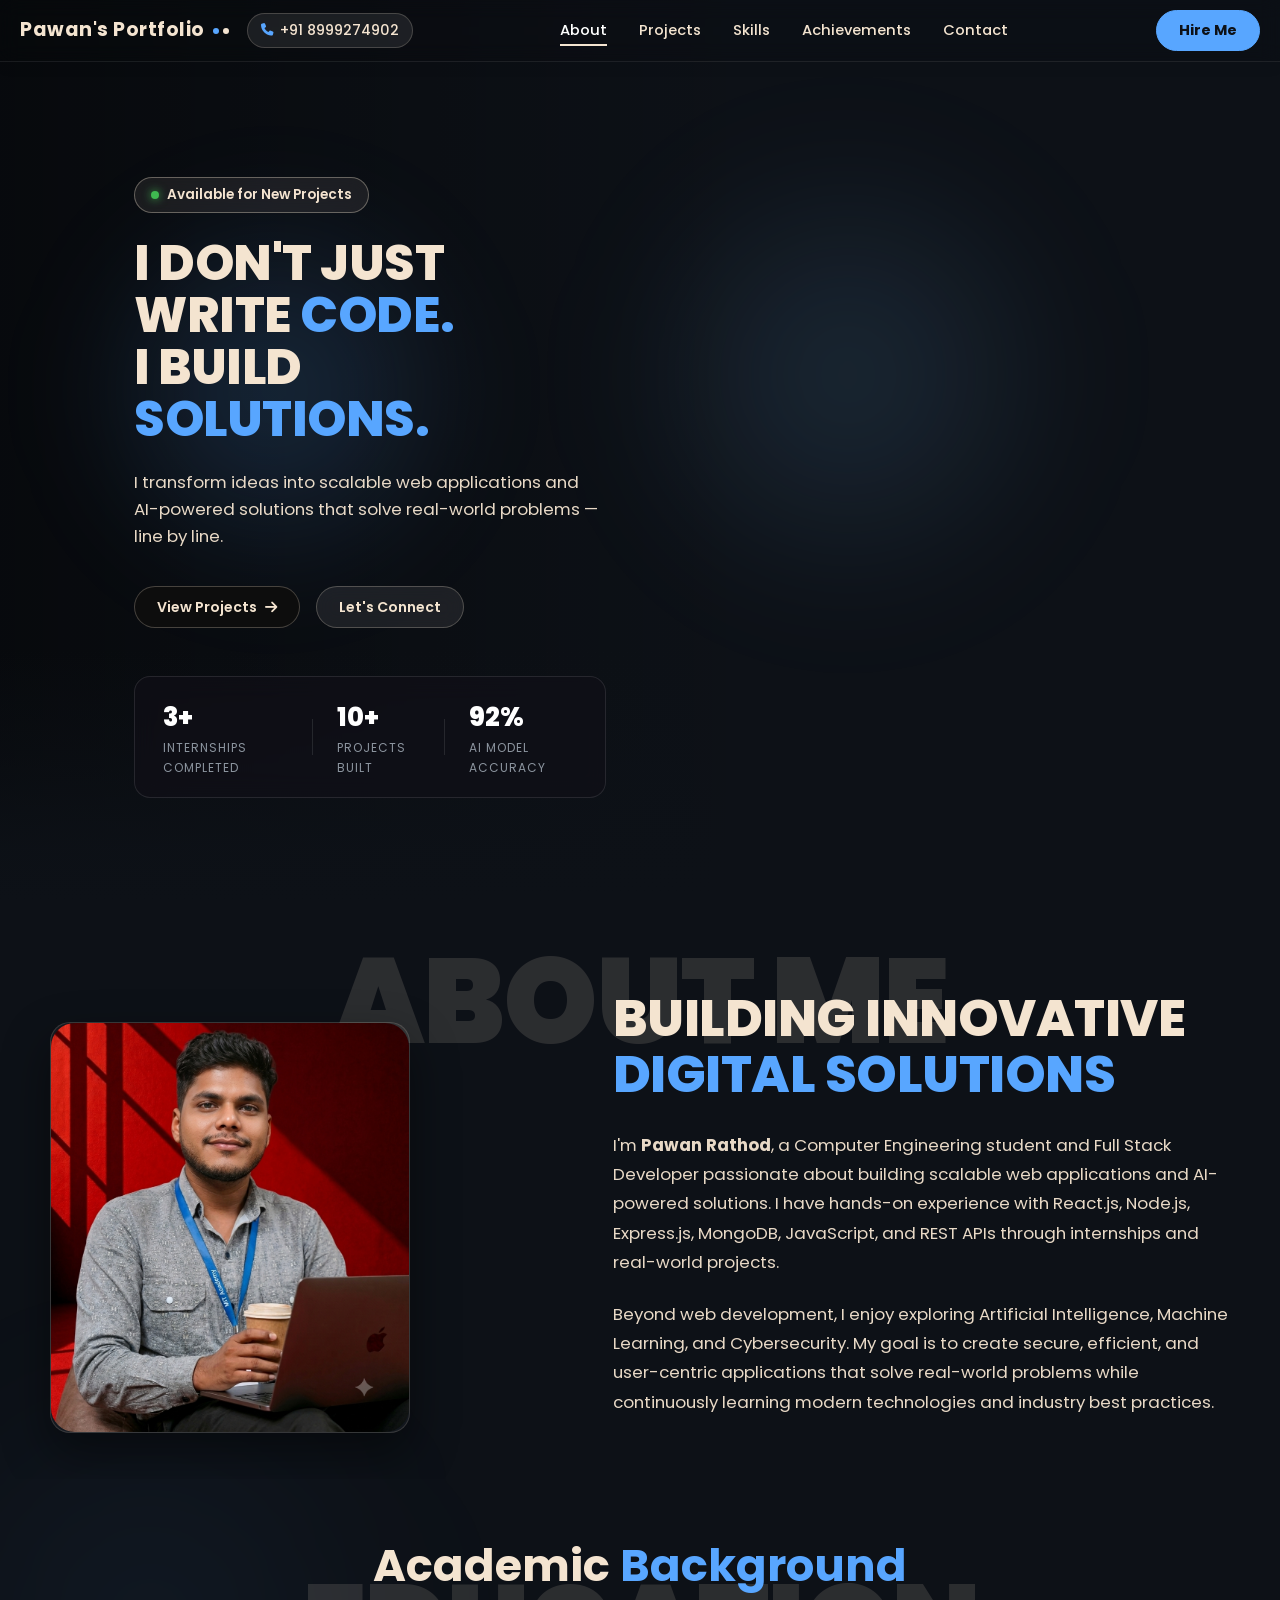
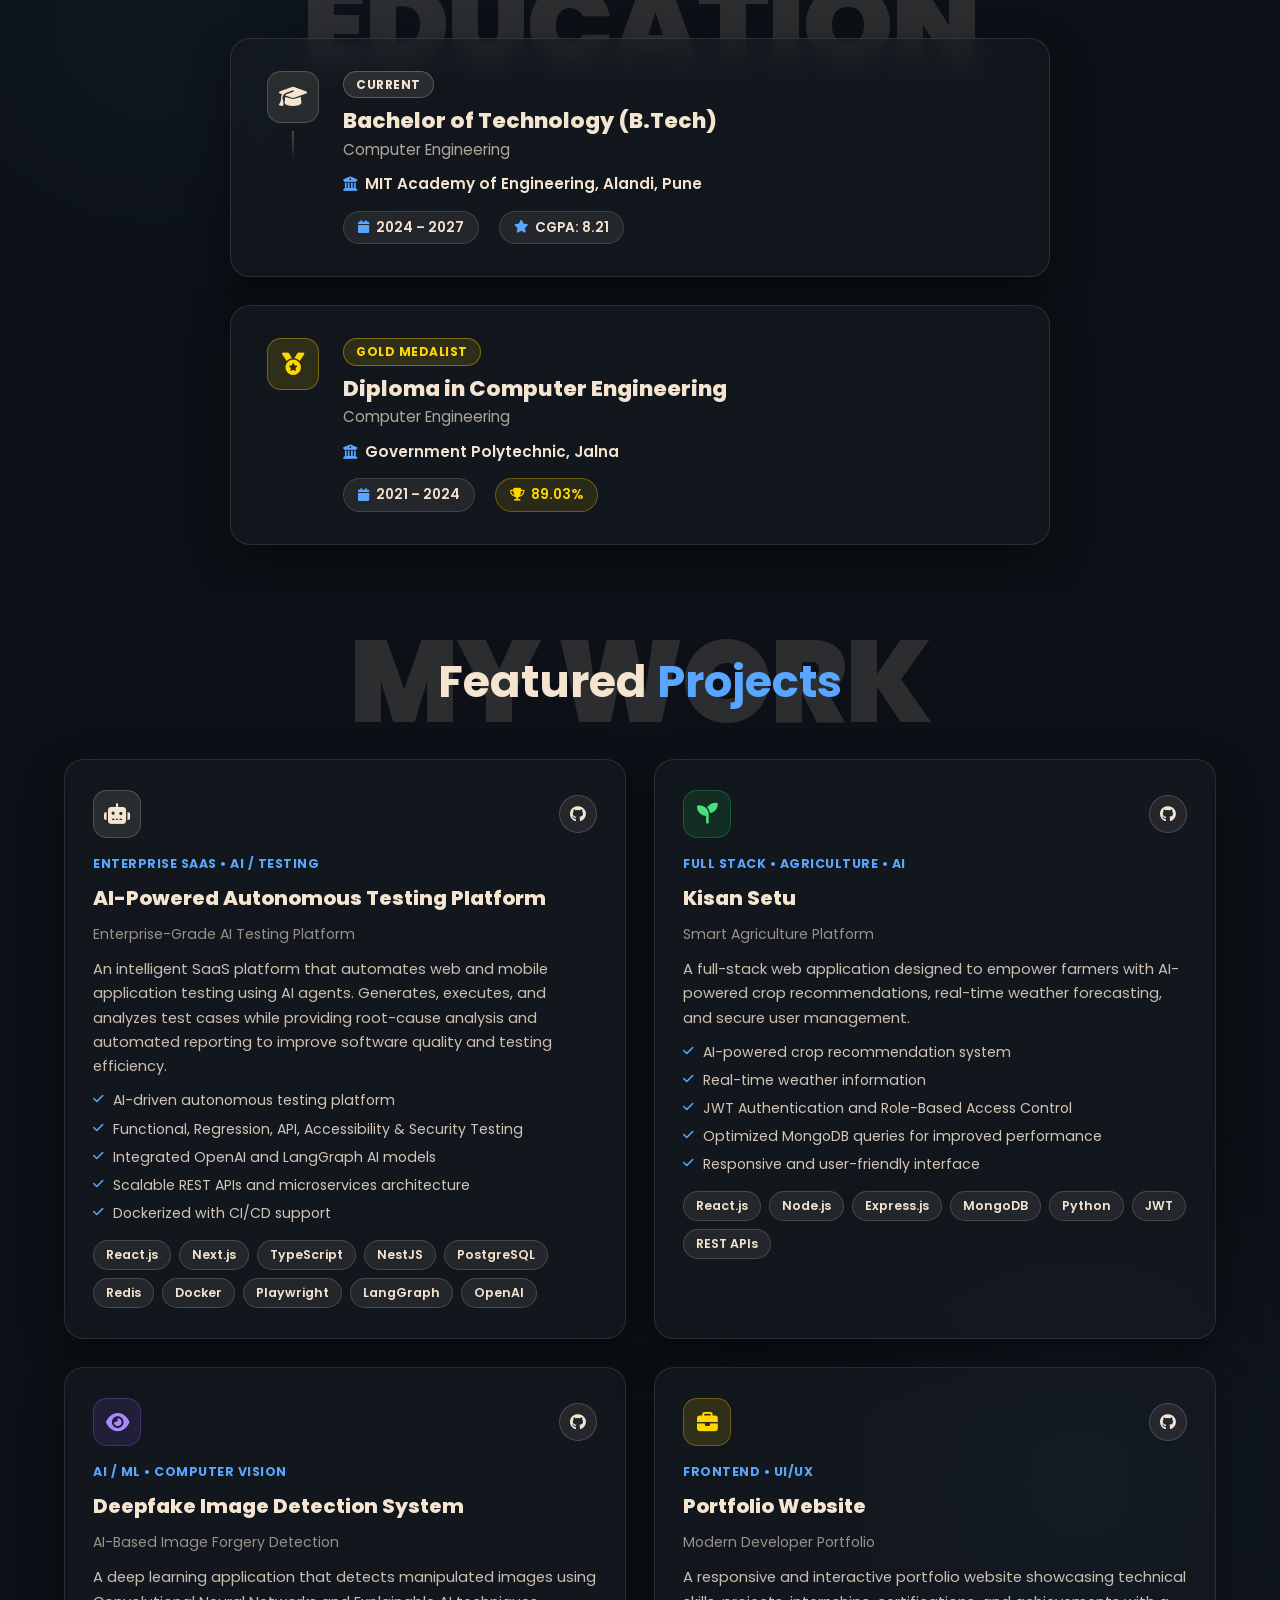
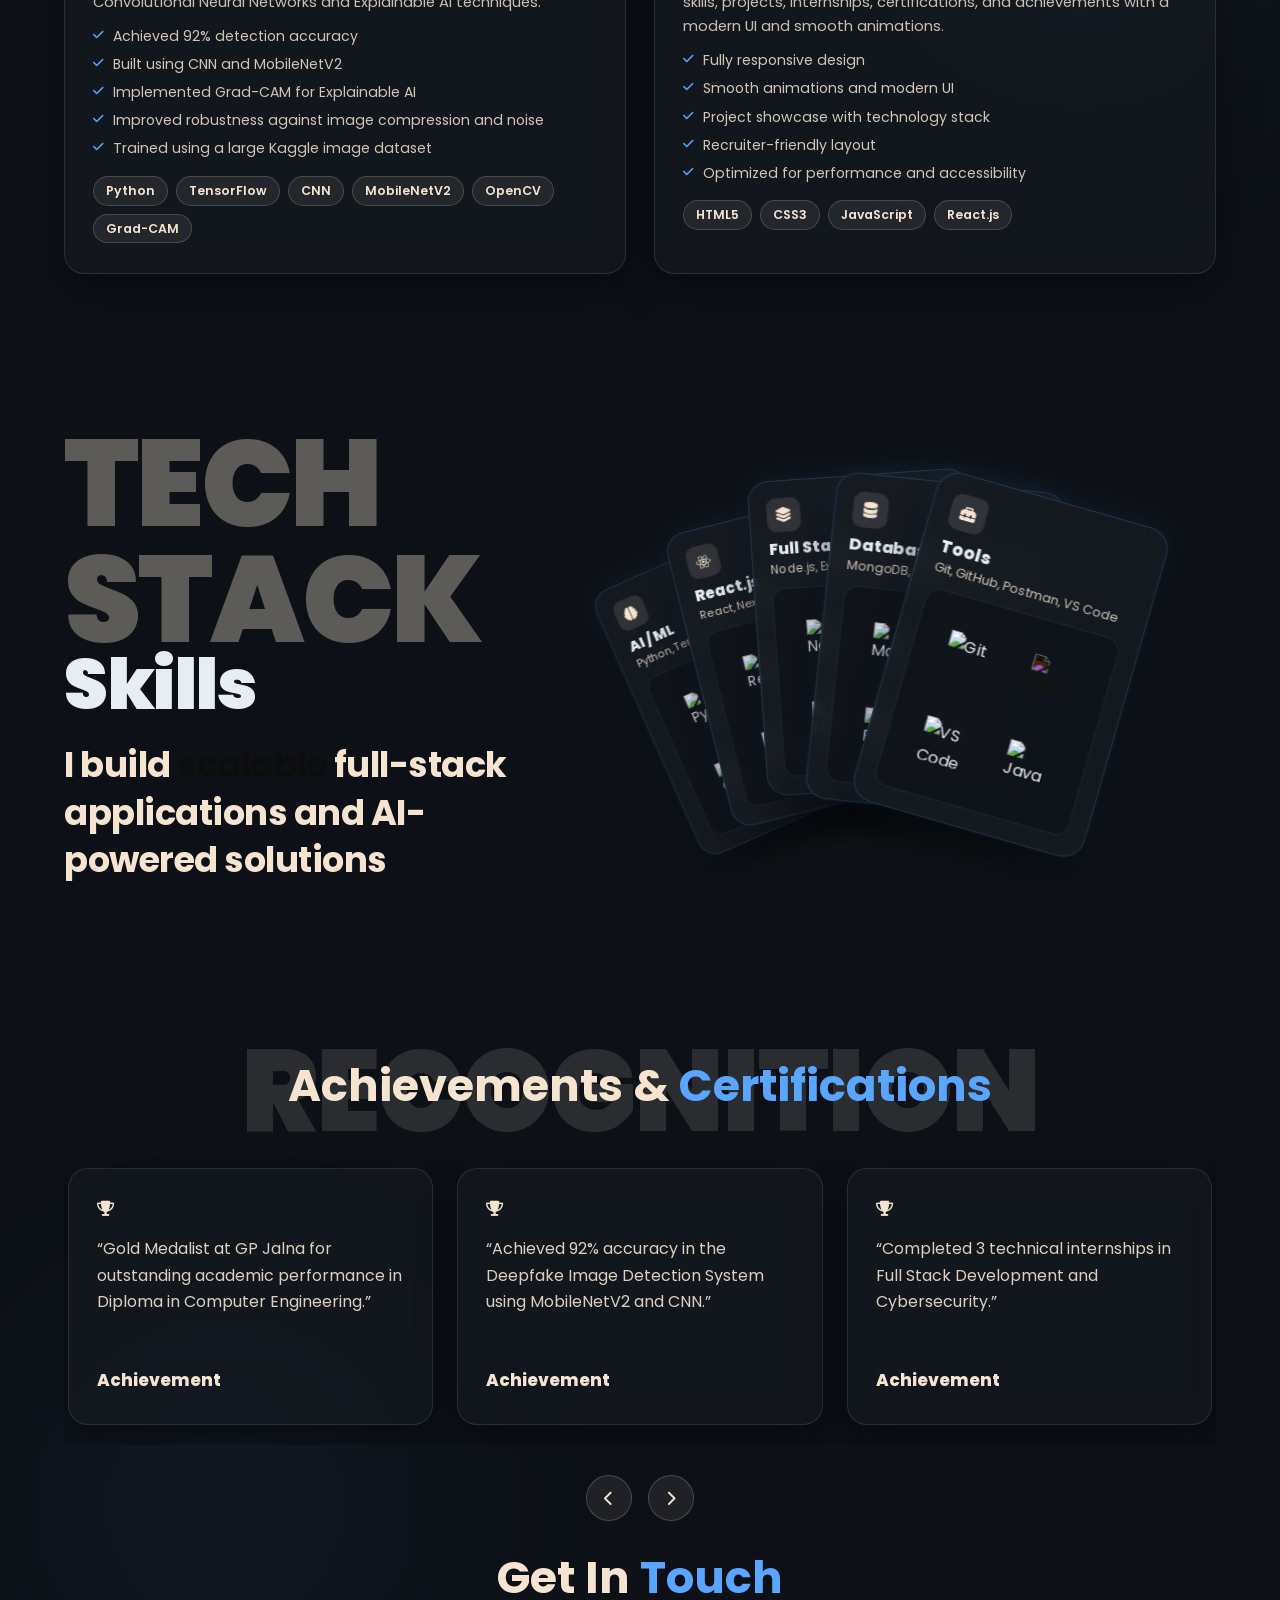
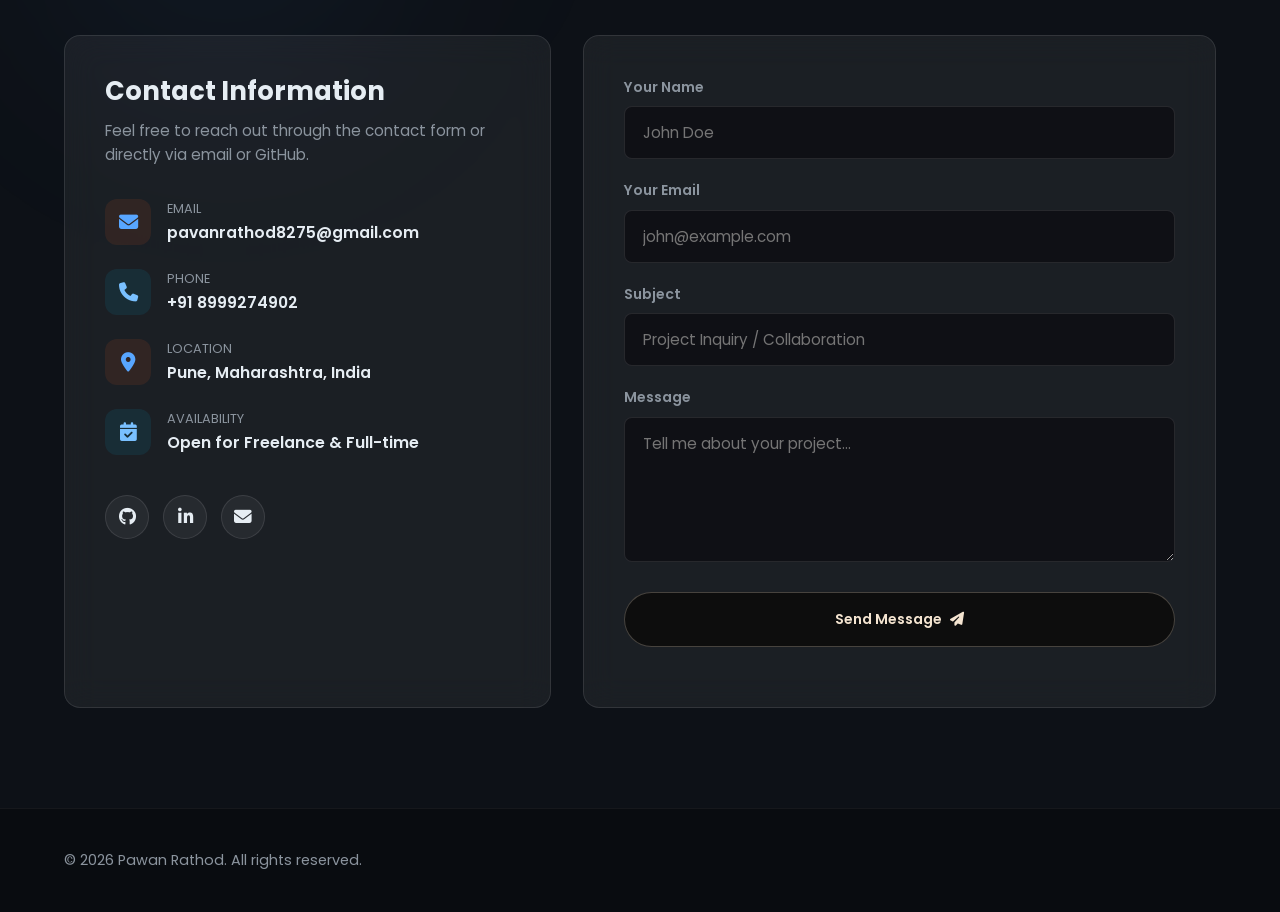
==== index.html @ 79f4c099 "Initial portfolio deploy" ====
<!DOCTYPE html>
<html lang="en">

<head>
    <meta charset="UTF-8">
    <meta name="viewport" content="width=device-width, initial-scale=1.0">
    <title>Pawan Rathod | Full Stack Developer & AI Engineer</title>
    <meta name="description"
        content="Portfolio of Pawan Rathod - Full Stack Developer, AI/ML Engineer & AI-powered solutions, REST APIs, and modern software development.">
    <meta name="author" content="Pawan Rathod">
    <meta property="og:title" content="Pawan Rathod | Full Stack Developer & AI Engineer">
    <meta property="og:description" content="Full Stack Developer & AI Engineer building scalable web apps and AI-powered solutions.">
    <meta property="og:type" content="website">
    <link rel="icon" type="image/png" href="./assets/Pawan_front.png">
    <!-- Google Fonts -->
    <link rel="preconnect" href="https://fonts.googleapis.com">
    <link rel="preconnect" href="https://fonts.gstatic.com" crossorigin>
    <link href="https://fonts.googleapis.com/css2?family=Poppins:wght@300;400;500;600;700;800&display=swap"
        rel="stylesheet">
    <!-- FontAwesome for icons -->
    <link rel="stylesheet" href="https://cdnjs.cloudflare.com/ajax/libs/font-awesome/6.5.2/css/all.min.css" crossorigin="anonymous">
    <link rel="stylesheet" href="styles.css">
</head>

<body>

    <!-- Header / Navigation -->
    <header class="navbar" id="navbar">
        <div class="nav-container">
            <div class="nav-left-group">
                <a href="#hero" class="logo">
                    <span class="logo-text">Pawan's Portfolio</span>
                    <span class="logo-dots">
                        <span class="dot orange"></span>
                        <span class="dot cyan"></span>
                    </span>
                </a>
                <a href="tel:+91 8999274902" class="nav-phone">
                    <i class="fa-solid fa-phone"></i>
                    <span>+91 8999274902</span>
                </a>
            </div>
            <nav class="nav-links" id="nav-links">
                <a href="#about" class="nav-link">About</a>
                <a href="#projects" class="nav-link">Projects</a>
                <a href="#services" class="nav-link">Skills</a>
                <a href="#reviews" class="nav-link">Achievements</a>
                <a href="#contact" class="nav-link">Contact</a>
            </nav>
            <a href="#contact" class="btn-hire-me">Hire Me</a>
            <button class="mobile-toggle" id="mobile-toggle" aria-label="Toggle Menu">
                <i class="fa-solid fa-bars"></i>
            </button>
        </div>
    </header>

    <!-- Hero Section -->
    <section class="hero-section" id="hero">
        <div class="hero-bg-container">
            <!-- Live Coding Animation Canvas -->
            <canvas id="hero-canvas"></canvas>
            <div class="hero-overlay-left"></div>
            <div class="hero-overlay-bottom"></div>
            <div class="hero-ambient-red"></div>
            <div class="hero-ambient-crimson"></div>
        </div>

        <div class="hero-content container">
            <div class="hero-badge">
                <span class="badge-dot"></span>
                Available for New Projects
            </div>
            <h1 class="hero-headline-big">
                <span class="text-sand">I DON'T JUST</span><br>
                <span class="text-sand">WRITE </span><span class="text-black">CODE.</span><br>
                <span class="text-sand">I BUILD</span><br>
                <span class="text-black">SOLUTIONS.</span>
            </h1>
            <p class="hero-description-cinematic">
                I transform ideas into scalable web applications and AI-powered solutions that solve real-world problems — line by line.
            </p>

            <div class="hero-actions">
                <a href="#projects" class="btn btn-primary">
                    <span>View Projects</span>
                    <i class="fa-solid fa-arrow-right"></i>
                </a>
                <a href="#contact" class="btn btn-secondary">
                    <span>Let's Connect</span>
                </a>
            </div>

            <div class="hero-stats">
                <div class="stat-item">
                    <span class="stat-number" data-target="3">3+</span>
                    <span class="stat-label">Internships Completed</span>
                </div>
                <div class="stat-divider"></div>
                <div class="stat-item">
                    <span class="stat-number" data-target="10">10+</span>
                    <span class="stat-label">Projects Built</span>
                </div>
                <div class="stat-divider"></div>
                <div class="stat-item">
                    <span class="stat-number" data-target="92">92%</span>
                    <span class="stat-label">AI Model Accuracy</span>
                </div>
            </div>
        </div>
    </section>

    <!-- Main Body Container with Continuous Dark Theme & Lighting Accents -->
    <main class="main-content">

        <!-- Background Glow Orbs -->
        <div class="glow-orb orange-glow orb-1"></div>
        <div class="glow-orb cyan-glow orb-2"></div>
        <div class="glow-orb orange-glow orb-3"></div>

        <!-- About Section -->
        <section class="section about-section" id="about">
            <div class="about-bg-title-wrapper">
                <span class="about-bg-title">ABOUT ME</span>
            </div>
            <div class="container about-container-new">
                <div class="about-image-col">
                    <div class="about-image-card">
                        <img src="./assets/Pawan_front.png" alt="Pawan Rathod" class="about-portrait-img">
                    </div>
                </div>
                <div class="about-text-col">
                    <h2 class="about-headline">
                        <span class="text-sand">Building Innovative</span><br>
                        <span class="text-black">Digital Solutions</span>
                    </h2>
                    <p class="about-text-p">
                        I'm <strong>Pawan Rathod</strong>, a Computer Engineering student and Full Stack Developer passionate about building scalable web applications and AI-powered solutions. I have hands-on experience with React.js, Node.js, Express.js, MongoDB, JavaScript, and REST APIs through internships and real-world projects.
                    </p>
                    <p class="about-text-p">
                        Beyond web development, I enjoy exploring Artificial Intelligence, Machine Learning, and Cybersecurity. My goal is to create secure, efficient, and user-centric applications that solve real-world problems while continuously learning modern technologies and industry best practices.
                    </p>
                </div>
            </div>
        </section>

        <!-- Education Section -->
        <section class="section showreel-section" id="showreel">
            <div class="showreel-bg-title-wrapper">
                <span class="showreel-bg-title">EDUCATION</span>
            </div>
            <div class="container">
                <div class="section-header text-center">
                    <h2 class="section-title"><span class="text-sand">Academic</span> <span class="text-black">Background</span></h2>
                </div>

                <div class="education-timeline">

                    <!-- B.Tech -->
                    <div class="education-card glass-card">
                        <div class="edu-icon-col">
                            <div class="edu-icon-box">
                                <i class="fa-solid fa-graduation-cap"></i>
                            </div>
                            <div class="edu-timeline-line"></div>
                        </div>
                        <div class="edu-content-col">
                            <div class="edu-badge">Current</div>
                            <h3 class="edu-degree">Bachelor of Technology (B.Tech)</h3>
                            <p class="edu-field">Computer Engineering</p>
                            <p class="edu-institute"><i class="fa-solid fa-building-columns"></i> MIT Academy of Engineering, Alandi, Pune</p>
                            <div class="edu-meta">
                                <span class="edu-year"><i class="fa-solid fa-calendar"></i> 2024 – 2027</span>
                                <span class="edu-score"><i class="fa-solid fa-star"></i> CGPA: 8.21</span>
                            </div>
                        </div>
                    </div>

                    <!-- Diploma -->
                    <div class="education-card glass-card">
                        <div class="edu-icon-col">
                            <div class="edu-icon-box edu-icon-completed">
                                <i class="fa-solid fa-medal"></i>
                            </div>
                        </div>
                        <div class="edu-content-col">
                            <div class="edu-badge edu-badge-gold">Gold Medalist</div>
                            <h3 class="edu-degree">Diploma in Computer Engineering</h3>
                            <p class="edu-field">Computer Engineering</p>
                            <p class="edu-institute"><i class="fa-solid fa-building-columns"></i> Government Polytechnic, Jalna</p>
                            <div class="edu-meta">
                                <span class="edu-year"><i class="fa-solid fa-calendar"></i> 2021 – 2024</span>
                                <span class="edu-score edu-score-gold"><i class="fa-solid fa-trophy"></i> 89.03%</span>
                            </div>
                        </div>
                    </div>

                </div>
            </div>
        </section>

        <!-- Work / Projects Section -->
        <section class="section projects-section" id="projects">
            <div class="work-bg-title-wrapper">
                <span class="work-bg-title">MY WORK</span>
            </div>
            <div class="container">
                <div class="section-header text-center">
                    <h2 class="section-title"><span class="text-sand">Featured</span> <span class="text-black">Projects</span></h2>
                </div>

                <div class="projects-grid">

                    <!-- Project 1: AI Testing Platform -->
                    <div class="project-card glass-card">
                        <div class="project-card-header">
                            <div class="project-icon-box">
                                <i class="fa-solid fa-robot"></i>
                            </div>
                            <a href="https://github.com/pawanrathod45" target="_blank" rel="noopener" class="project-link-btn" aria-label="View on GitHub">
                                <i class="fa-brands fa-github"></i>
                            </a>
                        </div>
                        <div class="project-category">Enterprise SaaS &bull; AI / Testing</div>
                        <h3 class="project-title">AI-Powered Autonomous Testing Platform</h3>
                        <p class="project-subtitle">Enterprise-Grade AI Testing Platform</p>
                        <p class="project-desc">An intelligent SaaS platform that automates web and mobile application testing using AI agents. Generates, executes, and analyzes test cases while providing root-cause analysis and automated reporting to improve software quality and testing efficiency.</p>
                        <ul class="project-highlights">
                            <li><i class="fa-solid fa-check"></i> AI-driven autonomous testing platform</li>
                            <li><i class="fa-solid fa-check"></i> Functional, Regression, API, Accessibility &amp; Security Testing</li>
                            <li><i class="fa-solid fa-check"></i> Integrated OpenAI and LangGraph AI models</li>
                            <li><i class="fa-solid fa-check"></i> Scalable REST APIs and microservices architecture</li>
                            <li><i class="fa-solid fa-check"></i> Dockerized with CI/CD support</li>
                        </ul>
                        <div class="project-tech-stack">
                            <span class="tech-pill">React.js</span>
                            <span class="tech-pill">Next.js</span>
                            <span class="tech-pill">TypeScript</span>
                            <span class="tech-pill">NestJS</span>
                            <span class="tech-pill">PostgreSQL</span>
                            <span class="tech-pill">Redis</span>
                            <span class="tech-pill">Docker</span>
                            <span class="tech-pill">Playwright</span>
                            <span class="tech-pill">LangGraph</span>
                            <span class="tech-pill">OpenAI</span>
                        </div>
                    </div>

                    <!-- Project 2: Kisan Setu -->
                    <div class="project-card glass-card">
                        <div class="project-card-header">
                            <div class="project-icon-box project-icon-green">
                                <i class="fa-solid fa-seedling"></i>
                            </div>
                            <a href="https://github.com/pawanrathod45" target="_blank" rel="noopener" class="project-link-btn" aria-label="View on GitHub">
                                <i class="fa-brands fa-github"></i>
                            </a>
                        </div>
                        <div class="project-category">Full Stack &bull; Agriculture &bull; AI</div>
                        <h3 class="project-title">Kisan Setu</h3>
                        <p class="project-subtitle">Smart Agriculture Platform</p>
                        <p class="project-desc">A full-stack web application designed to empower farmers with AI-powered crop recommendations, real-time weather forecasting, and secure user management.</p>
                        <ul class="project-highlights">
                            <li><i class="fa-solid fa-check"></i> AI-powered crop recommendation system</li>
                            <li><i class="fa-solid fa-check"></i> Real-time weather information</li>
                            <li><i class="fa-solid fa-check"></i> JWT Authentication and Role-Based Access Control</li>
                            <li><i class="fa-solid fa-check"></i> Optimized MongoDB queries for improved performance</li>
                            <li><i class="fa-solid fa-check"></i> Responsive and user-friendly interface</li>
                        </ul>
                        <div class="project-tech-stack">
                            <span class="tech-pill">React.js</span>
                            <span class="tech-pill">Node.js</span>
                            <span class="tech-pill">Express.js</span>
                            <span class="tech-pill">MongoDB</span>
                            <span class="tech-pill">Python</span>
                            <span class="tech-pill">JWT</span>
                            <span class="tech-pill">REST APIs</span>
                        </div>
                    </div>

                    <!-- Project 3: Deepfake Detection -->
                    <div class="project-card glass-card">
                        <div class="project-card-header">
                            <div class="project-icon-box project-icon-purple">
                                <i class="fa-solid fa-eye"></i>
                            </div>
                            <a href="https://github.com/pawanrathod45" target="_blank" rel="noopener" class="project-link-btn" aria-label="View on GitHub">
                                <i class="fa-brands fa-github"></i>
                            </a>
                        </div>
                        <div class="project-category">AI / ML &bull; Computer Vision</div>
                        <h3 class="project-title">Deepfake Image Detection System</h3>
                        <p class="project-subtitle">AI-Based Image Forgery Detection</p>
                        <p class="project-desc">A deep learning application that detects manipulated images using Convolutional Neural Networks and Explainable AI techniques.</p>
                        <ul class="project-highlights">
                            <li><i class="fa-solid fa-check"></i> Achieved 92% detection accuracy</li>
                            <li><i class="fa-solid fa-check"></i> Built using CNN and MobileNetV2</li>
                            <li><i class="fa-solid fa-check"></i> Implemented Grad-CAM for Explainable AI</li>
                            <li><i class="fa-solid fa-check"></i> Improved robustness against image compression and noise</li>
                            <li><i class="fa-solid fa-check"></i> Trained using a large Kaggle image dataset</li>
                        </ul>
                        <div class="project-tech-stack">
                            <span class="tech-pill">Python</span>
                            <span class="tech-pill">TensorFlow</span>
                            <span class="tech-pill">CNN</span>
                            <span class="tech-pill">MobileNetV2</span>
                            <span class="tech-pill">OpenCV</span>
                            <span class="tech-pill">Grad-CAM</span>
                        </div>
                    </div>

                    <!-- Project 4: Portfolio Website -->
                    <div class="project-card glass-card">
                        <div class="project-card-header">
                            <div class="project-icon-box project-icon-gold">
                                <i class="fa-solid fa-briefcase"></i>
                            </div>
                            <a href="https://github.com/pawanrathod45" target="_blank" rel="noopener" class="project-link-btn" aria-label="View on GitHub">
                                <i class="fa-brands fa-github"></i>
                            </a>
                        </div>
                        <div class="project-category">Frontend &bull; UI/UX</div>
                        <h3 class="project-title">Portfolio Website</h3>
                        <p class="project-subtitle">Modern Developer Portfolio</p>
                        <p class="project-desc">A responsive and interactive portfolio website showcasing technical skills, projects, internships, certifications, and achievements with a modern UI and smooth animations.</p>
                        <ul class="project-highlights">
                            <li><i class="fa-solid fa-check"></i> Fully responsive design</li>
                            <li><i class="fa-solid fa-check"></i> Smooth animations and modern UI</li>
                            <li><i class="fa-solid fa-check"></i> Project showcase with technology stack</li>
                            <li><i class="fa-solid fa-check"></i> Recruiter-friendly layout</li>
                            <li><i class="fa-solid fa-check"></i> Optimized for performance and accessibility</li>
                        </ul>
                        <div class="project-tech-stack">
                            <span class="tech-pill">HTML5</span>
                            <span class="tech-pill">CSS3</span>
                            <span class="tech-pill">JavaScript</span>
                            <span class="tech-pill">React.js</span>
                        </div>
                    </div>

                </div>
            </div>
        </section>

        <!-- Skills Section -->
        <section class="section services-section" id="services">
            <div class="container services-container-new">
                <!-- Left Column -->
                <div class="services-left-col">
                    <div class="services-header-left">
                        <span class="services-tag-sm">TECH STACK</span>
                        <h2 class="services-title-sm">Skills</h2>
                    </div>
                    <p class="services-hero-text">
                        I build <span class="text-black">scalable</span> full-stack applications and AI-powered solutions
                    </p>
                </div>

                <!-- Right Column: 5 Cards -->
                <div class="services-right-col">
                    <div class="services-card-stack">
                        <!-- Card 1: AI / ML -->
                        <div class="stack-card card-1 glass-card">
                            <div class="stack-card-inner">
                                <div class="stack-icon-box"><i class="fa-solid fa-brain"></i></div>
                                <h4 class="stack-card-title">AI / ML</h4>
                                <p class="stack-card-sub">Python, TensorFlow, OpenCV</p>
                                <div class="stack-card-img-wrapper tech-logo-grid">
                                    <img src="https://cdn.jsdelivr.net/gh/devicons/devicon/icons/python/python-original.svg" alt="Python">
                                    <img src="https://cdn.jsdelivr.net/gh/devicons/devicon/icons/tensorflow/tensorflow-original.svg" alt="TensorFlow">
                                    <img src="https://cdn.jsdelivr.net/gh/devicons/devicon/icons/opencv/opencv-original.svg" alt="OpenCV">
                                    <img src="https://cdn.jsdelivr.net/gh/devicons/devicon/icons/pytorch/pytorch-original.svg" alt="PyTorch">
                                </div>
                            </div>
                        </div>

                        <!-- Card 2: React.js -->
                        <div class="stack-card card-2 glass-card">
                            <div class="stack-card-inner">
                                <div class="stack-icon-box"><i class="fa-brands fa-react"></i></div>
                                <h4 class="stack-card-title">React.js</h4>
                                <p class="stack-card-sub">React, Next.js, TypeScript</p>
                                <div class="stack-card-img-wrapper tech-logo-grid">
                                    <img src="https://cdn.jsdelivr.net/gh/devicons/devicon/icons/react/react-original.svg" alt="React">
                                    <img src="https://cdn.jsdelivr.net/gh/devicons/devicon/icons/nextjs/nextjs-original.svg" alt="Next.js">
                                    <img src="https://cdn.jsdelivr.net/gh/devicons/devicon/icons/typescript/typescript-original.svg" alt="TypeScript">
                                    <img src="https://cdn.jsdelivr.net/gh/devicons/devicon/icons/javascript/javascript-original.svg" alt="JavaScript">
                                </div>
                            </div>
                        </div>

                        <!-- Card 3: Full Stack -->
                        <div class="stack-card card-3 glass-card">
                            <div class="stack-card-inner">
                                <div class="stack-icon-box"><i class="fa-solid fa-layer-group"></i></div>
                                <h4 class="stack-card-title">Full Stack</h4>
                                <p class="stack-card-sub">Node.js, Express, MongoDB</p>
                                <div class="stack-card-img-wrapper tech-logo-grid">
                                    <img src="https://cdn.jsdelivr.net/gh/devicons/devicon/icons/nodejs/nodejs-original.svg" alt="Node.js">
                                    <img src="https://cdn.jsdelivr.net/gh/devicons/devicon/icons/express/express-original.svg" alt="Express" style="filter:invert(1)">
                                    <img src="https://cdn.jsdelivr.net/gh/devicons/devicon/icons/mongodb/mongodb-original.svg" alt="MongoDB">
                                    <img src="https://cdn.jsdelivr.net/gh/devicons/devicon/icons/docker/docker-original.svg" alt="Docker">
                                </div>
                            </div>
                        </div>

                        <!-- Card 4: Database -->
                        <div class="stack-card card-4 glass-card">
                            <div class="stack-card-inner">
                                <div class="stack-icon-box"><i class="fa-solid fa-database"></i></div>
                                <h4 class="stack-card-title">Database</h4>
                                <p class="stack-card-sub">MongoDB, MySQL, PostgreSQL</p>
                                <div class="stack-card-img-wrapper tech-logo-grid">
                                    <img src="https://cdn.jsdelivr.net/gh/devicons/devicon/icons/mongodb/mongodb-original.svg" alt="MongoDB">
                                    <img src="https://cdn.jsdelivr.net/gh/devicons/devicon/icons/mysql/mysql-original.svg" alt="MySQL">
                                    <img src="https://cdn.jsdelivr.net/gh/devicons/devicon/icons/postgresql/postgresql-original.svg" alt="PostgreSQL">
                                    <img src="https://cdn.jsdelivr.net/gh/devicons/devicon/icons/redis/redis-original.svg" alt="Redis">
                                </div>
                            </div>
                        </div>

                        <!-- Card 5: Tools -->
                        <div class="stack-card card-5 glass-card">
                            <div class="stack-card-inner">
                                <div class="stack-icon-box"><i class="fa-solid fa-toolbox"></i></div>
                                <h4 class="stack-card-title">Tools</h4>
                                <p class="stack-card-sub">Git, GitHub, Postman, VS Code</p>
                                <div class="stack-card-img-wrapper tech-logo-grid">
                                    <img src="https://cdn.jsdelivr.net/gh/devicons/devicon/icons/git/git-original.svg" alt="Git">
                                    <img src="https://cdn.jsdelivr.net/gh/devicons/devicon/icons/github/github-original.svg" alt="GitHub" style="filter:invert(1)">
                                    <img src="https://cdn.jsdelivr.net/gh/devicons/devicon/icons/vscode/vscode-original.svg" alt="VS Code">
                                    <img src="https://cdn.jsdelivr.net/gh/devicons/devicon/icons/java/java-original.svg" alt="Java">
                                </div>
                            </div>
                        </div>
                    </div>
                </div>
            </div>
        </section>

        <!-- Achievements & Certifications Section -->
        <section class="section reviews-section" id="reviews">
            <div class="reviews-bg-title-wrapper">
                <span class="reviews-bg-title">RECOGNITION</span>
            </div>
            <div class="container">
                <div class="section-header text-center">
                    <h2 class="section-title"><span class="text-sand">Achievements &amp;</span> <span class="text-black">Certifications</span></h2>
                </div>

                <div class="reviews-carousel-wrapper">
                    <div class="reviews-track" id="reviews-track">
                        <!-- Achievement 1 -->
                        <div class="review-card glass-card">
                            <div class="review-stars">
                                <i class="fa-solid fa-trophy"></i>
                            </div>
                            <p class="review-text">
                                &ldquo;Gold Medalist at GP Jalna for outstanding academic performance in Diploma in Computer Engineering.&rdquo;
                            </p>
                            <div class="review-author">
                                <div class="author-details">
                                    <h4 class="author-name">Achievement</h4>
                                </div>
                            </div>
                        </div>

                        <!-- Achievement 2 -->
                        <div class="review-card glass-card">
                            <div class="review-stars">
                                <i class="fa-solid fa-trophy"></i>
                            </div>
                            <p class="review-text">
                                &ldquo;Achieved 92% accuracy in the Deepfake Image Detection System using MobileNetV2 and CNN.&rdquo;
                            </p>
                            <div class="review-author">
                                <div class="author-details">
                                    <h4 class="author-name">Achievement</h4>
                                </div>
                            </div>
                        </div>

                        <!-- Achievement 3 -->
                        <div class="review-card glass-card">
                            <div class="review-stars">
                                <i class="fa-solid fa-trophy"></i>
                            </div>
                            <p class="review-text">
                                &ldquo;Completed 3 technical internships in Full Stack Development and Cybersecurity.&rdquo;
                            </p>
                            <div class="review-author">
                                <div class="author-details">
                                    <h4 class="author-name">Achievement</h4>
                                </div>
                            </div>
                        </div>

                        <!-- Certification 1 -->
                        <div class="review-card glass-card">
                            <div class="review-stars">
                                <i class="fa-solid fa-certificate"></i>
                            </div>
                            <p class="review-text">
                                &ldquo;Junior Cybersecurity Analyst certification from Cisco, alongside a Cybersecurity Analyst certification from Palo Alto.&rdquo;
                            </p>
                            <div class="review-author">
                                <div class="author-details">
                                    <h4 class="author-name">Certification</h4>
                                </div>
                            </div>
                        </div>

                        <!-- Certification 2 -->
                        <div class="review-card glass-card">
                            <div class="review-stars">
                                <i class="fa-solid fa-certificate"></i>
                            </div>
                            <p class="review-text">
                                &ldquo;React Development certification from Infosys, and MERN Stack Development certification from Mountreach Solutions.&rdquo;
                            </p>
                            <div class="review-author">
                                <div class="author-details">
                                    <h4 class="author-name">Certification</h4>
                                </div>
                            </div>
                        </div>

                        <!-- Certification 3 -->
                        <div class="review-card glass-card">
                            <div class="review-stars">
                                <i class="fa-solid fa-certificate"></i>
                            </div>
                            <p class="review-text">
                                &ldquo;Java &amp; Python certification from VJTech, Ethical AI certification from IBM, and IGNITE 3.4 from Wadhwani Foundation.&rdquo;
                            </p>
                            <div class="review-author">
                                <div class="author-details">
                                    <h4 class="author-name">Certification</h4>
                                </div>
                            </div>
                        </div>
                    </div>

                    <!-- Navigation Arrow Controls -->
                    <div class="reviews-nav-controls">
                        <button class="review-nav-btn prev-btn" id="reviews-prev" aria-label="Previous">
                            <i class="fa-solid fa-chevron-left"></i>
                        </button>
                        <button class="review-nav-btn next-btn" id="reviews-next" aria-label="Next">
                            <i class="fa-solid fa-chevron-right"></i>
                        </button>
                    </div>
                </div>
            </div>
        </section>

        <!-- Contact Section -->
        <section class="section contact-section" id="contact">
            <div class="container">
                <div class="section-header text-center">
                    <h2 class="section-title"><span class="text-sand">Get In</span> <span class="text-black">Touch</span></h2>
                </div>

                <div class="contact-grid">
                    <div class="contact-info glass-card">
                        <h3>Contact Information</h3>
                        <p>Feel free to reach out through the contact form or directly via email or GitHub.</p>

                        <div class="info-items">
                            <div class="info-item">
                                <div class="info-icon orange-icon">
                                    <i class="fa-solid fa-envelope"></i>
                                </div>
                                <div class="info-content">
                                    <span class="info-label">Email</span>
                                    <a href="mailto:pavanrathod8275@gmail.com" class="info-value">pavanrathod8275@gmail.com</a>
                                </div>
                            </div>

                            <div class="info-item">
                                <div class="info-icon cyan-icon">
                                    <i class="fa-solid fa-phone"></i>
                                </div>
                                <div class="info-content">
                                    <span class="info-label">Phone</span>
                                    <a href="tel:+918999274902" class="info-value">+91 8999274902</a>
                                </div>
                            </div>

                            <div class="info-item">
                                <div class="info-icon orange-icon">
                                    <i class="fa-solid fa-location-dot"></i>
                                </div>
                                <div class="info-content">
                                    <span class="info-label">Location</span>
                                    <span class="info-value">Pune, Maharashtra, India</span>
                                </div>
                            </div>

                            <div class="info-item">
                                <div class="info-icon cyan-icon">
                                    <i class="fa-solid fa-calendar-check"></i>
                                </div>
                                <div class="info-content">
                                    <span class="info-label">Availability</span>
                                    <span class="info-value">Open for Freelance &amp; Full-time</span>
                                </div>
                            </div>
                        </div>

                        <div class="social-links">
                            <a href="https://github.com/pawanrathod45" target="_blank" rel="noopener noreferrer" class="social-btn" aria-label="GitHub"><i class="fa-brands fa-github"></i></a>
                            <a href="https://www.linkedin.com/in/pawanrathod45" target="_blank" rel="noopener noreferrer" class="social-btn" aria-label="LinkedIn"><i class="fa-brands fa-linkedin-in"></i></a>
                            <a href="mailto:pavanrathod8275@gmail.com" class="social-btn" aria-label="Email"><i class="fa-solid fa-envelope"></i></a>
                        </div>
                    </div>

                    <form class="contact-form glass-card" id="contact-form">
                        <div class="form-group">
                            <label for="name">Your Name</label>
                            <input type="text" id="name" required placeholder="John Doe">
                        </div>
                        <div class="form-group">
                            <label for="email">Your Email</label>
                            <input type="email" id="email" required placeholder="john@example.com">
                        </div>
                        <div class="form-group">
                            <label for="subject">Subject</label>
                            <input type="text" id="subject" required placeholder="Project Inquiry / Collaboration">
                        </div>
                        <div class="form-group">
                            <label for="message">Message</label>
                            <textarea id="message" rows="5" required placeholder="Tell me about your project..."></textarea>
                        </div>
                        <button type="submit" class="btn btn-primary submit-btn">
                            <span>Send Message</span>
                            <i class="fa-solid fa-paper-plane"></i>
                        </button>
                        <div class="form-status" id="form-status"></div>
                    </form>
                </div>
            </div>
        </section>

    </main>

    <!-- Footer -->
    <footer class="footer">
        <div class="container footer-content">
            <p>&copy; 2026 Pawan Rathod. All rights reserved.</p>
        </div>
    </footer>

    <!-- Back to top floating button -->
    <button class="back-to-top" id="back-to-top" aria-label="Back to Top">
        <i class="fa-solid fa-arrow-up"></i>
    </button>

    <!-- EmailJS SDK v4 -->
    <script type="text/javascript" src="https://cdn.jsdelivr.net/npm/@emailjs/browser@4/dist/email.min.js"></script>
    <script src="script.js"></script>
</body>

</html>
---- styles.css ----
/* 
  Narendra Portfolio Stylesheet 
  Dark Cinematic Aesthetic matching Narendar_img.png dual-lighting scheme (Amber/Orange Left, Cyan/Blue Right)
*/

:root {
    --bg-dark: #0d1117;
    --bg-dark-alt: #090c10;
    --card-bg: rgba(255, 255, 255, 0.06);
    --card-bg-hover: rgba(255, 255, 255, 0.11);
    --card-border: rgba(255, 255, 255, 0.1);
    --card-border-hover: rgba(255, 255, 255, 0.28);

    --orange-primary: #58a6ff;
    --orange-glow: rgba(88, 166, 255, 0.35);
    --cyan-primary: #79c0ff;
    --cyan-glow: rgba(121, 192, 255, 0.3);

    --text-main: #e6edf3;
    --text-muted: #8b949e;
    --text-dim: #6e7681;

    --font-heading: 'Poppins', sans-serif;
    --font-body: 'Poppins', sans-serif;

    --transition: all 0.3s cubic-bezier(0.16, 1, 0.3, 1);
    --radius-sm: 8px;
    --radius-md: 16px;
    --radius-lg: 24px;
}

/* Reset & Base Setup */
*,
*::before,
*::after {
    box-sizing: border-box;
    margin: 0;
    padding: 0;
}

html {
    scroll-behavior: smooth;
    font-size: 16px;
}

body {
    background-color: #0d1117;
    color: var(--text-main);
    font-family: var(--font-body);
    line-height: 1.6;
    overflow-x: hidden;
    position: relative;
}

/* Hide Scrollbar */
::-webkit-scrollbar {
    display: none;
    width: 0;
    height: 0;
}

html,
body {
    -ms-overflow-style: none;
    scrollbar-width: none;
}

/* Typography */
h1,
h2,
h3,
h4,
h5,
h6 {
    font-family: var(--font-heading);
    color: var(--text-main);
    font-weight: 700;
    line-height: 1.2;
}

a {
    color: inherit;
    text-decoration: none;
    transition: var(--transition);
}

.container {
    width: 100%;
    max-width: 1200px;
    margin: 0 auto;
    padding: 0 24px;
}

.text-center {
    text-align: center;
}

/* Gradient Text Utilities */
.gradient-text {
    background: linear-gradient(135deg, #58a6ff 0%, #79c0ff 50%, #ffffff 100%);
    -webkit-background-clip: text;
    -webkit-text-fill-color: transparent;
}

.highlight-text {
    color: #ffffff;
    position: relative;
    display: inline-block;
}

.highlight-text::after {
    content: '';
    position: absolute;
    bottom: 4px;
    left: 0;
    width: 100%;
    height: 4px;
    background: linear-gradient(90deg, #58a6ff, #79c0ff);
    border-radius: 2px;
}

/* Slim Buttons */
.btn {
    display: inline-flex;
    align-items: center;
    justify-content: center;
    gap: 8px;
    padding: 9px 22px;
    border-radius: 9999px;
    font-family: var(--font-heading);
    font-weight: 600;
    font-size: 0.88rem;
    cursor: pointer;
    transition: var(--transition);
    border: none;
}

/* View Projects Button - Black Button with Sand Text */
.btn-primary {
    background-color: #0d0d0d;
    color: #f4e4d0;
    border: 1px solid rgba(244, 228, 208, 0.25);
    box-shadow: none;
}

.btn-primary:hover {
    background-color: #1a1a1a;
    color: #ffffff;
    border-color: rgba(255, 255, 255, 0.4);
    transform: translateY(-2px);
    box-shadow: none;
}

/* Contact Me Button - Slim Glass Button */
.btn-secondary {
    background: rgba(255, 255, 255, 0.08);
    color: #f4e4d0;
    border: 1px solid rgba(244, 228, 208, 0.25);
    backdrop-filter: blur(10px);
    box-shadow: none;
}

.btn-secondary:hover {
    background: rgba(255, 255, 255, 0.16);
    color: #ffffff;
    border-color: rgba(255, 255, 255, 0.4);
    transform: translateY(-2px);
}

.btn-outline {
    background: transparent;
    border: 1px solid var(--orange-primary);
    color: var(--text-main);
}

.btn-outline:hover {
    background: var(--orange-primary);
    color: #fff;
    box-shadow: 0 4px 20px var(--orange-glow);
}

/* Glassmorphic Cards */
.glass-card {
    background: var(--card-bg);
    backdrop-filter: blur(16px);
    -webkit-backdrop-filter: blur(16px);
    border: 1px solid var(--card-border);
    border-radius: var(--radius-md);
    transition: var(--transition);
}

.glass-card:hover {
    background: var(--card-bg-hover);
    border-color: var(--card-border-hover);
    box-shadow: 0 10px 30px rgba(0, 0, 0, 0.5);
}

/* Navbar - Ultra Transparent Slim Rectangular Container */
.navbar {
    position: fixed;
    top: 0;
    left: 0;
    width: 100%;
    z-index: 1000;
    padding: 10px 0;
    background: rgba(0, 0, 0, 0.08);
    backdrop-filter: blur(10px);
    -webkit-backdrop-filter: blur(10px);
    border-bottom: 1px solid rgba(255, 255, 255, 0.08);
    border-radius: 0;
    box-shadow: 0 4px 15px rgba(0, 0, 0, 0.05);
    transition: all 0.3s cubic-bezier(0.16, 1, 0.3, 1);
}

.navbar.scrolled {
    padding: 8px 0;
    background: rgba(13, 17, 23, 0.85);
    backdrop-filter: blur(16px);
    -webkit-backdrop-filter: blur(16px);
    border-bottom: 1px solid rgba(255, 255, 255, 0.12);
    box-shadow: 0 6px 20px rgba(0, 0, 0, 0.15);
}

.nav-container {
    max-width: 1400px;
    margin: 0 auto;
    padding: 0 20px;
    display: flex;
    align-items: center;
    justify-content: space-between;
}

.nav-left-group {
    display: flex;
    align-items: center;
    gap: 18px;
}

.nav-phone {
    display: inline-flex;
    align-items: center;
    gap: 7px;
    color: #f4e4d0;
    font-size: 0.88rem;
    font-weight: 500;
    font-family: var(--font-heading);
    padding: 5px 13px;
    border-radius: 9999px;
    background: rgba(255, 255, 255, 0.08);
    border: 1px solid rgba(244, 228, 208, 0.2);
    transition: var(--transition);
    text-decoration: none;
}

.nav-phone i {
    font-size: 0.78rem;
    color: #58a6ff;
}

.nav-phone:hover {
    background: rgba(255, 255, 255, 0.16);
    color: #ffffff;
    border-color: rgba(244, 228, 208, 0.4);
    transform: translateY(-1px);
}

.logo {
    display: flex;
    align-items: center;
    gap: 8px;
    font-family: var(--font-heading);
    font-weight: 700;
    font-size: 1.2rem;
    letter-spacing: 0.5px;
    color: #f4e4d0;
}

.logo-dots {
    display: flex;
    gap: 4px;
}

.dot {
    width: 6px;
    height: 6px;
    border-radius: 50%;
}

.dot.orange {
    background-color: #58a6ff;
}

.dot.cyan {
    background-color: #f4e4d0;
}

.nav-links {
    display: flex;
    gap: 32px;
    align-items: center;
}

.nav-link {
    font-family: var(--font-body);
    font-weight: 500;
    font-size: 0.92rem;
    color: #f4e4d0;
    position: relative;
    transition: color 0.2s ease;
}

.nav-link:hover,
.nav-link.active {
    color: #ffffff;
}

.nav-link::after {
    content: '';
    position: absolute;
    bottom: -4px;
    left: 0;
    width: 0;
    height: 2px;
    background: #f4e4d0;
    transition: var(--transition);
}

.nav-link:hover::after,
.nav-link.active::after {
    width: 100%;
}

/* Hire Me Button - Light Sand background with #780000 text */
.btn-hire-me {
    display: inline-flex;
    align-items: center;
    justify-content: center;
    background-color: #58a6ff;
    color: #0d1117;
    padding: 8px 22px;
    border-radius: 9999px;
    font-family: var(--font-heading);
    font-weight: 700;
    font-size: 0.9rem;
    text-decoration: none;
    transition: all 0.25s ease;
    border: 1px solid #58a6ff;
    box-shadow: none;
    cursor: pointer;
}

.btn-hire-me:hover {
    background-color: #79c0ff;
    color: #0d1117;
    border-color: #79c0ff;
    box-shadow: none;
    transform: translateY(-2px);
}

.nav-link:hover::after,
.nav-link.active::after {
    width: 100%;
}

.nav-cta {
    padding: 8px 18px;
    font-size: 0.85rem;
}

.mobile-toggle {
    display: none;
    background: none;
    border: none;
    color: var(--text-main);
    font-size: 1.5rem;
    cursor: pointer;
}

/* Hero Section with Photo Background */
.hero-section {
    position: relative;
    min-height: 100vh;
    display: flex;
    align-items: center;
    padding-top: 65px;
    overflow: hidden;
}

.hero-bg-container {
    position: absolute;
    top: 0;
    left: 0;
    width: 100%;
    height: 100%;
    z-index: 1;
    background: #0d1117;
}

#hero-canvas {
    position: absolute;
    top: 0;
    right: 0;
    width: 58%;
    height: 100%;
    display: block;
    mask-image: linear-gradient(to right, transparent 0%, rgba(0,0,0,0.6) 12%, black 30%, black 85%, transparent 100%),
                linear-gradient(to bottom, transparent 0%, black 8%, black 88%, transparent 100%);
    -webkit-mask-image: linear-gradient(to right, transparent 0%, rgba(0,0,0,0.6) 12%, black 30%, black 85%, transparent 100%),
                        linear-gradient(to bottom, transparent 0%, black 8%, black 88%, transparent 100%);
    mask-composite: intersect;
    -webkit-mask-composite: source-in;
}

.hero-overlay-left {
    position: absolute;
    top: 0;
    left: 0;
    width: 60%;
    height: 100%;
    background: linear-gradient(to right,
            rgba(0, 0, 0, 0.45) 0%,
            rgba(0, 0, 0, 0.2) 50%,
            transparent 100%);
}

.hero-overlay-bottom {
    position: absolute;
    bottom: 0;
    left: 0;
    width: 100%;
    height: 250px;
    background: linear-gradient(to bottom,
            transparent 0%,
            rgba(13, 17, 23, 0.4) 40%,
            rgba(13, 17, 23, 0.9) 80%,
            #0d1117 100%);
}

.hero-ambient-red {
    position: absolute;
    top: 20%;
    left: 5%;
    width: 420px;
    height: 420px;
    background: radial-gradient(circle, rgba(88, 166, 255, 0.2) 0%, transparent 70%);
    filter: blur(50px);
    pointer-events: none;
}

.hero-ambient-crimson {
    position: absolute;
    top: 15%;
    right: 15%;
    width: 480px;
    height: 480px;
    background: radial-gradient(circle, rgba(121, 192, 255, 0.15) 0%, transparent 70%);
    filter: blur(60px);
    pointer-events: none;
}

.hero-content {
    position: relative;
    z-index: 10;
    max-width: 520px;
    padding-top: 10px;
    margin-left: 110px;
}

.hero-badge {
    display: inline-flex;
    align-items: center;
    gap: 8px;
    padding: 6px 16px;
    border-radius: 30px;
    background: rgba(244, 228, 208, 0.08);
    backdrop-filter: blur(10px);
    border: 1px solid rgba(244, 228, 208, 0.35);
    color: #f4e4d0;
    font-size: 0.85rem;
    font-weight: 600;
    margin-bottom: 24px;
}

.badge-dot {
    width: 8px;
    height: 8px;
    border-radius: 50%;
    background-color: #3fb950;
    box-shadow: 0 0 10px #3fb950;
    animation: pulse 2s infinite;
}

@keyframes pulse {
    0% {
        transform: scale(0.95);
        box-shadow: 0 0 0 0 rgba(63, 185, 80, 0.7);
    }

    70% {
        transform: scale(1);
        box-shadow: 0 0 0 8px rgba(63, 185, 80, 0);
    }

    100% {
        transform: scale(0.95);
        box-shadow: 0 0 0 0 rgba(63, 185, 80, 0);
    }
}

/* Bold High-Impact Hero Typography matching reference image */
.hero-headline-big {
    font-family: var(--font-heading);
    font-size: 3.1rem;
    font-weight: 800;
    line-height: 1.05;
    letter-spacing: -0.5px;
    text-transform: uppercase;
    margin-bottom: 24px;
    text-shadow: none;
}

.text-sand {
    color: #f4e4d0;
    text-shadow: none;
}

.text-black {
    color: #58a6ff;
    text-shadow: none;
}

.hero-description-cinematic {
    font-family: var(--font-body);
    font-size: 1.05rem;
    color: #f4e4d0;
    line-height: 1.6;
    margin-bottom: 36px;
    max-width: 580px;
    opacity: 0.95;
    text-shadow: none;
}

.hero-actions {
    display: flex;
    gap: 16px;
    margin-bottom: 48px;
}

.hero-stats {
    display: flex;
    align-items: center;
    gap: 24px;
    padding: 20px 28px;
    background: rgba(18, 16, 24, 0.6);
    backdrop-filter: blur(12px);
    border: 1px solid var(--card-border);
    border-radius: var(--radius-md);
    width: fit-content;
}

.stat-item {
    display: flex;
    flex-direction: column;
}

.stat-number {
    font-family: var(--font-heading);
    font-size: 1.6rem;
    font-weight: 800;
    color: #ffffff;
}

.stat-label {
    font-size: 0.75rem;
    color: var(--text-muted);
    text-transform: uppercase;
    letter-spacing: 1px;
}

.stat-divider {
    width: 1px;
    height: 36px;
    background: var(--card-border);
}

/* Scroll Indicator */
.scroll-indicator {
    position: absolute;
    bottom: 30px;
    left: 50%;
    transform: translateX(-50%);
    z-index: 10;
    opacity: 0.7;
    transition: var(--transition);
}

.scroll-indicator:hover {
    opacity: 1;
}

.mouse {
    width: 24px;
    height: 38px;
    border: 2px solid var(--text-muted);
    border-radius: 12px;
    display: flex;
    justify-content: center;
    padding-top: 6px;
}

.wheel {
    width: 4px;
    height: 8px;
    background-color: var(--orange-primary);
    border-radius: 2px;
    animation: scrollWheel 1.8s infinite;
}

@keyframes scrollWheel {
    0% {
        opacity: 1;
        transform: translateY(0);
    }

    100% {
        opacity: 0;
        transform: translateY(14px);
    }
}

/* Smooth Transition Divider below photo */
.section-transition {
    height: 1px;
    background: linear-gradient(90deg, transparent, var(--orange-glow), var(--cyan-glow), transparent);
    width: 100%;
}

/* Main Content Area */
.main-content {
    position: relative;
    background-color: #0d1117;
    z-index: 10;
}

/* Background Glow Orbs for Section Transition Continuation */
.glow-orb {
    position: absolute;
    border-radius: 50%;
    filter: blur(100px);
    pointer-events: none;
    z-index: 0;
}

.orange-glow {
    background: radial-gradient(circle, rgba(88, 166, 255, 0.08) 0%, transparent 70%);
}

.cyan-glow {
    background: radial-gradient(circle, rgba(121, 192, 255, 0.08) 0%, transparent 70%);
}

.orb-1 {
    top: 10%;
    left: -100px;
    width: 500px;
    height: 500px;
}

.orb-2 {
    top: 40%;
    right: -100px;
    width: 600px;
    height: 600px;
}

.orb-3 {
    top: 75%;
    left: -50px;
    width: 550px;
    height: 550px;
}

/* General Section Styling */
.section {
    padding: 100px 0;
    position: relative;
    z-index: 2;
}

.section-tag {
    font-size: 0.8rem;
    font-weight: 700;
    letter-spacing: 2px;
    color: #58a6ff;
    text-transform: uppercase;
    display: block;
    margin-bottom: 8px;
}

.section-title {
    font-size: 2.8rem;
    margin-bottom: 12px;
}

.section-subtitle {
    font-size: 1.05rem;
    color: var(--text-muted);
    max-width: 600px;
    margin: 0 auto 50px auto;
}

/* About Section - 2 Column Layout with Image on Left & Bio Text on Right */
.about-section {
    position: relative;
    overflow: hidden;
    padding: 20px 0 30px 0;
}

.about-bg-title-wrapper {
    position: absolute;
    top: 5px;
    left: 50%;
    transform: translateX(-50%);
    pointer-events: none;
    z-index: 1;
    user-select: none;
    opacity: 0.13;
    white-space: nowrap;
}

.about-bg-title {
    font-family: var(--font-heading);
    font-size: 7.5rem;
    font-weight: 900;
    letter-spacing: -2px;
    color: #f4e4d0;
    text-transform: uppercase;
}

.about-container-new {
    display: grid;
    grid-template-columns: 1fr 1.2fr;
    gap: 50px;
    align-items: center;
    padding: 70px 0 10px 0;
    position: relative;
    z-index: 2;
}

.about-image-col {
    padding-left: 10px;
    display: flex;
    justify-content: flex-start;
}

.about-image-card {
    position: relative;
    margin-top: 25px;
    border-radius: 20px;
    overflow: hidden;
    box-shadow: 0 20px 48px rgba(0, 0, 0, 0.45);
    border: 1px solid rgba(244, 228, 208, 0.15);
    background: rgba(255, 255, 255, 0.03);
    max-width: 360px;
}

.about-portrait-img {
    width: 100%;
    height: auto;
    display: block;
    object-fit: cover;
    border-radius: 24px;
    transition: transform 0.4s ease;
}

.about-portrait-img:hover {
    transform: scale(1.02);
}

.about-text-col {
    padding-right: 10px;
}

.about-headline {
    font-family: var(--font-heading);
    font-size: 3.2rem;
    font-weight: 800;
    line-height: 1.1;
    text-transform: uppercase;
    margin-bottom: 28px;
    letter-spacing: -0.5px;
}

.about-text-p {
    font-family: var(--font-body);
    font-size: 1.05rem;
    line-height: 1.75;
    color: #f4e4d0;
    opacity: 0.95;
    margin-bottom: 22px;
}

/* Showcase Reel Section */
.showreel-section {
    padding: 25px 0 45px 0;
    position: relative;
    z-index: 2;
    overflow: hidden;
}

.showreel-bg-title-wrapper {
    position: absolute;
    top: 55px;
    left: 50%;
    transform: translateX(-50%);
    pointer-events: none;
    z-index: 1;
    user-select: none;
    opacity: 0.13;
    white-space: nowrap;
}

.showreel-bg-title {
    font-family: var(--font-heading);
    font-size: 7.2rem;
    font-weight: 900;
    letter-spacing: -2px;
    color: #f4e4d0;
    text-transform: uppercase;
}

.showreel-section .section-header {
    position: relative;
    z-index: 2;
    padding-top: 35px;
}

.showreel-wrapper {
    max-width: 940px;
    margin: 45px auto 0 auto;
    border-radius: 24px;
    padding: 12px;
    background: rgba(22, 27, 34, 0.6);
    border: 1px solid rgba(255, 255, 255, 0.1);
    box-shadow: 0 20px 55px rgba(0, 0, 0, 0.6), 0 0 35px rgba(88, 166, 255, 0.1);
    backdrop-filter: blur(12px);
    transition: transform 0.4s ease, box-shadow 0.4s ease;
    position: relative;
    z-index: 2;
}

.showreel-wrapper:hover {
    transform: translateY(-4px);
    box-shadow: 0 28px 65px rgba(0, 0, 0, 0.7), 0 0 50px rgba(88, 166, 255, 0.2);
    border-color: rgba(244, 228, 208, 0.25);
}

.showreel-video-container {
    position: relative;
    width: 100%;
    aspect-ratio: 16 / 9;
    min-height: 480px;
    overflow: hidden;
    border-radius: 16px;
    background-color: #000000;
}

.showreel-video-container iframe,
.showreel-video-container video,
.showreel-video-player {
    position: absolute;
    top: 0;
    left: 0;
    width: 100%;
    height: 100%;
    object-fit: cover;
    border: none;
    border-radius: 16px;
    outline: none;
}

.showreel-coming-soon-container {
    position: absolute;
    top: 0;
    left: 0;
    right: 0;
    bottom: 0;
    width: 100%;
    height: 100%;
    display: flex;
    flex-direction: column;
    align-items: center;
    justify-content: center;
    text-align: center;
    background: radial-gradient(circle at center, rgba(22, 27, 34, 0.85) 0%, rgba(9, 12, 16, 0.97) 80%);
    border-radius: 16px;
    box-shadow: inset 0 0 60px rgba(0, 0, 0, 0.85), inset 0 0 30px rgba(88, 166, 255, 0.15);
    z-index: 5;
}

.coming-soon-content {
    display: flex;
    flex-direction: column;
    align-items: center;
    justify-content: center;
    text-align: center;
    padding: 30px 20px;
    width: 100%;
    margin: auto;
    z-index: 6;
}

.coming-soon-badge {
    width: 105px;
    height: 105px;
    border-radius: 50%;
    background: rgba(88, 166, 255, 0.08);
    border: 2px solid rgba(88, 166, 255, 0.3);
    display: flex;
    align-items: center;
    justify-content: center;
    font-size: 3.4rem;
    color: transparent;
    -webkit-text-stroke: 1.8px rgba(88, 166, 255, 0.5);
    margin-bottom: 24px;
    box-shadow: 0 0 40px rgba(88, 166, 255, 0.25);
    animation: pulseGlow 3s infinite ease-in-out;
}

@keyframes pulseGlow {
    0%, 100% {
        transform: scale(1);
        box-shadow: 0 0 25px rgba(88, 166, 255, 0.2);
    }
    50% {
        transform: scale(1.06);
        box-shadow: 0 0 45px rgba(88, 166, 255, 0.45);
    }
}

.coming-soon-title {
    font-family: var(--font-heading);
    font-size: 5.2rem;
    font-weight: 900;
    letter-spacing: 12px;
    text-transform: uppercase;
    color: transparent;
    -webkit-text-stroke: 2px rgba(244, 228, 208, 0.4);
    text-shadow: 0 0 35px rgba(244, 228, 208, 0.15);
    margin: 0;
    line-height: 1.1;
}

.coming-soon-sub {
    font-size: 1.5rem;
    color: transparent;
    -webkit-text-stroke: 1px rgba(244, 228, 208, 0.35);
    letter-spacing: 5px;
    text-transform: uppercase;
    font-weight: 600;
    text-shadow: 0 0 20px rgba(244, 228, 208, 0.1);
}

.highlight-card {
    padding: 28px 24px;
}

.card-icon {
    width: 44px;
    height: 44px;
    border-radius: 10px;
    display: flex;
    align-items: center;
    justify-content: center;
    font-size: 1.2rem;
    margin-bottom: 18px;
}

.cyan-icon {
    background: rgba(0, 180, 216, 0.1);
    color: var(--cyan-primary);
}

.orange-icon {
    background: rgba(244, 96, 37, 0.1);
    color: var(--orange-primary);
}

.highlight-card h4 {
    font-size: 1.15rem;
    margin-bottom: 8px;
}

.highlight-card p {
    font-size: 0.88rem;
    color: var(--text-muted);
}

/* Work Section & Infinite Auto-Scrolling Video Marquee */
.projects-section {
    padding: 30px 0 80px 0;
    position: relative;
    overflow: hidden;
    z-index: 2;
}

.work-bg-title-wrapper {
    position: absolute;
    top: 0px;
    left: 50%;
    transform: translateX(-50%);
    pointer-events: none;
    z-index: 1;
    user-select: none;
    opacity: 0.13;
    white-space: nowrap;
}

.work-bg-title {
    font-family: var(--font-heading);
    font-size: 7.2rem;
    font-weight: 900;
    letter-spacing: -2px;
    color: #f4e4d0;
    text-transform: uppercase;
}

.projects-section .section-header {
    position: relative;
    z-index: 5;
    padding-top: 35px;
    margin-bottom: 30px;
}

.video-marquee-container {
    position: relative;
    width: 100%;
    max-width: 1200px;
    margin: 20px auto 0 auto;
    overflow: hidden;
    padding: 20px 0;
    z-index: 2;
    mask-image: linear-gradient(to right, transparent 0%, black 7%, black 93%, transparent 100%);
    -webkit-mask-image: linear-gradient(to right, transparent 0%, black 7%, black 93%, transparent 100%);
}

.video-marquee-track {
    display: flex;
    gap: 24px;
    width: max-content;
    animation: marqueeScroll 120s linear infinite;
    will-change: transform;
}

/* Pause animation on hover or when tab is hidden */
.video-marquee-container:hover .video-marquee-track,
.video-marquee-track.is-paused {
    animation-play-state: paused;
}

@keyframes marqueeScroll {
    0% {
        transform: translateX(0);
    }

    100% {
        transform: translateX(-50%);
    }
}

.video-marquee-card {
    width: 250px;
    height: 380px;
    flex-shrink: 0;
    border-radius: 18px;
    background: rgba(18, 16, 24, 0.65);
    border: 1px solid rgba(244, 228, 208, 0.15);
    box-shadow: 0 12px 35px rgba(0, 0, 0, 0.45);
    overflow: hidden;
    position: relative;
    transition: transform 0.35s cubic-bezier(0.25, 1, 0.5, 1), box-shadow 0.35s ease, border-color 0.35s ease;
}

.video-marquee-card:hover {
    transform: scale(1.06);
    z-index: 10;
    border-color: rgba(88, 166, 255, 0.4);
    box-shadow: 0 18px 45px rgba(0, 0, 0, 0.65), 0 0 30px rgba(88, 166, 255, 0.2);
}

.card-video-wrapper {
    position: absolute;
    top: 0;
    left: 0;
    width: 100%;
    height: 100%;
    overflow: hidden;
    background-color: #000000;
}

.card-video-wrapper iframe {
    position: absolute;
    top: 50%;
    left: 50%;
    width: 177.77777778vh;
    height: 100%;
    min-width: 100%;
    min-height: 100%;
    transform: translate(-50%, -50%) scale(1.35);
    pointer-events: auto;
    border: none;
}

.marquee-card-link {
    position: absolute;
    top: 0;
    left: 0;
    width: 100%;
    height: 100%;
    z-index: 5;
    display: flex;
    align-items: center;
    justify-content: center;
    background: rgba(0, 0, 0, 0.15);
    opacity: 0;
    transition: opacity 0.3s ease, background 0.3s ease;
}

.video-marquee-card:hover .marquee-card-link {
    opacity: 1;
    background: rgba(0, 0, 0, 0.35);
}

.play-badge {
    width: 46px;
    height: 46px;
    border-radius: 50%;
    background: #0d0d0d;
    color: #f4e4d0;
    display: flex;
    align-items: center;
    justify-content: center;
    font-size: 1.1rem;
    padding-left: 3px;
    border: 1px solid rgba(244, 228, 208, 0.3);
    box-shadow: 0 6px 20px rgba(0, 0, 0, 0.5);
    transition: transform 0.3s ease;
}

.video-marquee-card:hover .play-badge {
    transform: scale(1.1);
}

/* Mobile Responsive Marquee */
@media (max-width: 768px) {
    .video-marquee-card {
        width: 170px;
        height: 250px;
        border-radius: 14px;
    }

    .video-marquee-track {
        gap: 14px;
        animation-duration: 65s;
    }

    .work-bg-title {
        font-size: 4.5rem;
    }
}

/* Prefers Reduced Motion OS Setting */
@media (prefers-reduced-motion: reduce) {
    .video-marquee-container {
        mask-image: none;
        -webkit-mask-image: none;
        overflow-x: auto;
    }

    .video-marquee-track {
        animation: none !important;
        flex-wrap: wrap;
        justify-content: center;
        width: 100%;
    }
}

/* Long Videos Grid Section (Below Auto-Scrolling Marquee, No Heading) */
.long-videos-container {
    margin-top: 55px;
    position: relative;
    z-index: 5;
}

.long-videos-grid {
    display: grid;
    grid-template-columns: repeat(2, 1fr);
    gap: 32px;
}

.long-video-card {
    background: rgba(22, 27, 34, 0.6);
    border: 1px solid rgba(255, 255, 255, 0.1);
    border-radius: 20px;
    overflow: hidden;
    backdrop-filter: blur(12px);
    box-shadow: 0 15px 40px rgba(0, 0, 0, 0.45);
    transition: transform 0.35s ease, border-color 0.35s ease, box-shadow 0.35s ease;
    display: flex;
    flex-direction: column;
}

.long-video-card:hover {
    transform: translateY(-6px);
    border-color: rgba(88, 166, 255, 0.35);
    box-shadow: 0 22px 55px rgba(0, 0, 0, 0.65), 0 0 30px rgba(88, 166, 255, 0.15);
}

.long-video-embed-wrapper {
    position: relative;
    width: 100%;
    padding-bottom: 56.25%;
    /* 16:9 Aspect Ratio */
    background: #000000;
    overflow: hidden;
}

.long-video-embed-wrapper iframe {
    position: absolute;
    top: 0;
    left: 0;
    width: 100%;
    height: 100%;
    border: none;
}

.long-video-content {
    padding: 24px 28px 28px 28px;
    display: flex;
    flex-direction: column;
    flex-grow: 1;
}

.long-video-category {
    font-family: var(--font-heading);
    font-size: 0.85rem;
    font-weight: 700;
    letter-spacing: 1px;
    color: #4a9eff;
    /* vibrant cyan/blue category accent */
    text-transform: uppercase;
    margin-bottom: 8px;
}

.long-video-title {
    font-family: var(--font-heading);
    font-size: 1.45rem;
    font-weight: 800;
    color: #f4e4d0;
    margin-bottom: 10px;
    line-height: 1.25;
}

.long-video-desc {
    font-family: var(--font-body);
    font-size: 0.95rem;
    line-height: 1.6;
    color: rgba(244, 228, 208, 0.8);
    margin-bottom: 20px;
    flex-grow: 1;
}

.long-video-tags {
    display: flex;
    flex-wrap: wrap;
    gap: 8px;
}

.tool-pill {
    background: rgba(244, 228, 208, 0.08);
    border: 1px solid rgba(244, 228, 208, 0.15);
    padding: 6px 14px;
    border-radius: 20px;
    font-family: var(--font-body);
    font-size: 0.8rem;
    font-weight: 600;
    color: #f4e4d0;
    transition: background 0.25s ease, border-color 0.25s ease;
}

.long-video-card:hover .tool-pill {
    background: rgba(244, 228, 208, 0.15);
    border-color: rgba(244, 228, 208, 0.3);
}

@media (max-width: 992px) {
    .long-videos-grid {
        grid-template-columns: 1fr;
        gap: 24px;
    }
}

/* Services Section - Matching Reference Image 1 with 5 Cards */
.services-section {
    padding: 60px 0 100px 0;
    position: relative;
    overflow: hidden;
    z-index: 2;
}

.services-container-new {
    display: grid;
    grid-template-columns: 1fr 1.15fr;
    gap: 50px;
    align-items: center;
    position: relative;
    z-index: 2;
}

/* Left Column */
.services-left-col {
    display: flex;
    flex-direction: column;
    align-items: flex-start;
}

.services-header-left {
    margin-bottom: 20px;
}

.services-tag-sm {
    font-family: var(--font-heading);
    font-size: 7.65rem;
    /* Increased 3x */
    font-weight: 900;
    letter-spacing: -3px;
    color: rgba(244, 228, 208, 0.35);
    text-transform: uppercase;
    display: block;
    margin-bottom: -10px;
    line-height: 0.95;
}

.services-title-sm {
    font-family: var(--font-heading);
    font-size: 4.4rem;
    font-weight: 900;
    line-height: 1.05;
    color: #e6edf3;
    margin: 0;
    letter-spacing: -1.5px;
}

.services-hero-text {
    font-family: var(--font-heading);
    font-size: 2.2rem;
    font-weight: 700;
    line-height: 1.35;
    color: #f4e4d0;
    max-width: 520px;
    letter-spacing: -0.5px;
}

.services-hero-text .text-black {
    color: #0d0d0d;
}

/* Right Column - 5 Cards 3D Fan Stack Animation */
.services-right-col {
    display: flex;
    justify-content: center;
    align-items: center;
    position: relative;
    min-height: 480px;
}

.services-card-stack {
    position: relative;
    width: 360px;
    height: 420px;
    perspective: 1000px;
}

.stack-card {
    position: absolute;
    width: 235px;
    height: 335px;
    border-radius: 22px;
    background: rgba(22, 27, 34, 0.85);
    border: 1px solid rgba(88, 166, 255, 0.2);
    backdrop-filter: blur(16px);
    box-shadow: 0 18px 45px rgba(0, 0, 0, 0.55), 0 0 30px rgba(88, 166, 255, 0.1);
    padding: 18px;
    transition: transform 0.65s cubic-bezier(0.25, 1, 0.5, 1), box-shadow 0.65s ease;
    transform-origin: bottom center;
    cursor: pointer;
}

/* Initial 5 Cards Fan Stack Positions */
.stack-card.card-1 {
    top: 40px;
    left: -60px;
    z-index: 1;
    transform: rotate(-24deg) scale(0.86);
}

.stack-card.card-2 {
    top: 25px;
    left: -20px;
    z-index: 2;
    transform: rotate(-14deg) scale(0.90);
}

.stack-card.card-3 {
    top: 10px;
    left: 20px;
    z-index: 3;
    transform: rotate(-4deg) scale(0.94);
}

.stack-card.card-4 {
    top: 30px;
    left: 60px;
    z-index: 4;
    transform: rotate(6deg) scale(0.98);
}

.stack-card.card-5 {
    top: 50px;
    left: 105px;
    z-index: 5;
    transform: rotate(16deg) scale(1.02);
}

/* Hover / Active 5 Cards Animated Fan Open Effect */
.services-card-stack:hover .stack-card.card-1 {
    transform: rotate(-32deg) translate(-120px, -20px) scale(0.92);
    box-shadow: 0 25px 60px rgba(0, 0, 0, 0.7);
}

.services-card-stack:hover .stack-card.card-2 {
    transform: rotate(-18deg) translate(-55px, -35px) scale(0.97);
    box-shadow: 0 30px 65px rgba(0, 0, 0, 0.75);
}

.services-card-stack:hover .stack-card.card-3 {
    transform: rotate(-5deg) translate(0px, -45px) scale(1.02);
    box-shadow: 0 35px 75px rgba(0, 0, 0, 0.8);
}

.services-card-stack:hover .stack-card.card-4 {
    transform: rotate(8deg) translate(55px, -20px) scale(1.05);
    box-shadow: 0 35px 75px rgba(0, 0, 0, 0.8);
}

.services-card-stack:hover .stack-card.card-5 {
    transform: rotate(22deg) translate(120px, 15px) scale(1.08);
    box-shadow: 0 40px 85px rgba(0, 0, 0, 0.85), 0 0 40px rgba(88, 166, 255, 0.3);
}

.stack-card-inner {
    display: flex;
    flex-direction: column;
    height: 100%;
}

.stack-icon-box {
    width: 36px;
    height: 36px;
    border-radius: 10px;
    background: rgba(244, 228, 208, 0.12);
    color: #f4e4d0;
    display: flex;
    align-items: center;
    justify-content: center;
    font-size: 1rem;
    margin-bottom: 8px;
}

.stack-card-title {
    font-family: var(--font-heading);
    font-size: 1.05rem;
    font-weight: 800;
    color: #e6edf3;
    margin-bottom: 2px;
}

.stack-card-sub {
    font-family: var(--font-body);
    font-size: 0.78rem;
    color: #f4e4d0;
    opacity: 0.85;
    margin-bottom: 10px;
}

.stack-card-img-wrapper {
    flex-grow: 1;
    border-radius: 14px;
    overflow: hidden;
    background: rgba(13, 17, 23, 0.6);
    border: 1px solid rgba(88, 166, 255, 0.12);
}

.tech-logo-grid {
    display: grid;
    grid-template-columns: 1fr 1fr;
    grid-template-rows: 1fr 1fr;
    gap: 0;
    padding: 12px;
    align-items: center;
    justify-items: center;
}

.tech-logo-grid img {
    width: 44px;
    height: 44px;
    object-fit: contain;
    transition: transform 0.3s ease;
}

.stack-card:hover .tech-logo-grid img {
    transform: scale(1.12);
}

/* Mobile Responsiveness for 5 Cards Services Section */
@media (max-width: 992px) {
    .services-container-new {
        grid-template-columns: 1fr;
        gap: 40px;
    }

    .services-tag-sm {
        font-size: 1.8rem;
    }

    .services-title-sm {
        font-size: 3.2rem;
    }

    .services-hero-text {
        font-size: 1.8rem;
    }

    .services-right-col {
        min-height: 400px;
    }

    .services-card-stack {
        width: 300px;
        height: 380px;
    }

    .stack-card {
        width: 200px;
        height: 290px;
    }
}

/* Reviews / Social Proof Section */
.reviews-section {
    padding: 30px 0 20px 0;
    position: relative;
    z-index: 2;
    overflow: hidden;
}

.reviews-bg-title-wrapper {
    position: absolute;
    top: 5px;
    left: 50%;
    transform: translateX(-50%);
    pointer-events: none;
    z-index: 1;
    user-select: none;
    opacity: 0.13;
    white-space: nowrap;
}

.reviews-bg-title {
    font-family: var(--font-heading);
    font-size: 7.2rem;
    font-weight: 900;
    letter-spacing: -2px;
    color: #f4e4d0;
    text-transform: uppercase;
}

.reviews-section .section-header {
    position: relative;
    z-index: 5;
    padding-top: 35px;
    margin-bottom: 45px;
}

.reviews-carousel-wrapper {
    position: relative;
    width: 100%;
}

.reviews-track {
    display: flex;
    gap: 24px;
    overflow-x: auto;
    scroll-behavior: smooth;
    padding: 10px 4px 20px 4px;
    scrollbar-width: none;
    /* Firefox */
}

.reviews-track::-webkit-scrollbar {
    display: none;
    /* Chrome/Safari */
}

.review-card {
    flex: 0 0 calc(33.333% - 16px);
    min-width: 320px;
    background: rgba(22, 27, 34, 0.6);
    border: 1px solid rgba(255, 255, 255, 0.1);
    border-radius: 20px;
    padding: 32px 28px;
    backdrop-filter: blur(12px);
    box-shadow: 0 15px 40px rgba(0, 0, 0, 0.45);
    transition: transform 0.35s ease, border-color 0.35s ease, box-shadow 0.35s ease;
    display: flex;
    flex-direction: column;
    justify-content: space-between;
}

.review-card:hover {
    transform: translateY(-6px);
    border-color: rgba(88, 166, 255, 0.35);
    box-shadow: 0 22px 55px rgba(0, 0, 0, 0.65), 0 0 30px rgba(88, 166, 255, 0.15);
}

.review-stars {
    display: flex;
    gap: 6px;
    color: #f4e4d0;
    /* Sand color stars */
    font-size: 0.95rem;
    margin-bottom: 20px;
}

.review-text {
    font-family: var(--font-body);
    font-size: 1rem;
    line-height: 1.65;
    color: rgba(244, 228, 208, 0.9);
    margin-bottom: 28px;
    flex-grow: 1;
}

.review-author {
    display: flex;
    align-items: center;
    gap: 14px;
}

.author-avatar {
    width: 44px;
    height: 44px;
    border-radius: 50%;
    object-fit: cover;
    border: 1px solid rgba(244, 228, 208, 0.2);
}

.author-details {
    display: flex;
    flex-direction: column;
}

.author-name {
    font-family: var(--font-heading);
    font-size: 1.05rem;
    font-weight: 800;
    color: #f4e4d0;
    margin: 0 0 2px 0;
}

.author-role {
    font-family: var(--font-body);
    font-size: 0.8rem;
    color: rgba(244, 228, 208, 0.6);
}

.reviews-nav-controls {
    display: flex;
    justify-content: center;
    align-items: center;
    gap: 16px;
    margin-top: 30px;
}

.review-nav-btn {
    width: 46px;
    height: 46px;
    border-radius: 50%;
    background: rgba(244, 228, 208, 0.08);
    border: 1px solid rgba(244, 228, 208, 0.2);
    color: #f4e4d0;
    display: flex;
    align-items: center;
    justify-content: center;
    font-size: 0.95rem;
    cursor: pointer;
    transition: background 0.3s ease, border-color 0.3s ease, transform 0.2s ease;
}

.review-nav-btn:hover {
    background: rgba(244, 228, 208, 0.2);
    border-color: rgba(244, 228, 208, 0.4);
    transform: scale(1.08);
}

@media (max-width: 992px) {
    .review-card {
        flex: 0 0 calc(50% - 12px);
    }
}

@media (max-width: 600px) {
    .review-card {
        flex: 0 0 100%;
    }

    .reviews-title {
        font-size: 2.4rem;
    }
}

/* Contact Section */
.contact-section {
    padding: 10px 0 100px 0;
    position: relative;
    z-index: 2;
    overflow: hidden;
}

.contact-section .section-header {
    position: relative;
    z-index: 5;
    padding-top: 0;
    margin-bottom: 30px;
}

.contact-grid {
    display: grid;
    grid-template-columns: 1fr 1.3fr;
    gap: 32px;
    position: relative;
    z-index: 2;
}

.contact-info,
.contact-form {
    padding: 40px;
}

.contact-info h3 {
    font-size: 1.6rem;
    margin-bottom: 12px;
}

.contact-info>p {
    color: var(--text-muted);
    margin-bottom: 32px;
    font-size: 0.95rem;
}

.info-items {
    display: flex;
    flex-direction: column;
    gap: 24px;
    margin-bottom: 40px;
}

.info-item {
    display: flex;
    align-items: center;
    gap: 16px;
}

.info-icon {
    width: 46px;
    height: 46px;
    border-radius: 12px;
    display: flex;
    align-items: center;
    justify-content: center;
    font-size: 1.2rem;
}

.info-content {
    display: flex;
    flex-direction: column;
}

.info-label {
    font-size: 0.8rem;
    color: var(--text-muted);
    text-transform: uppercase;
}

.info-value {
    font-weight: 600;
    font-size: 0.98rem;
}

.social-links {
    display: flex;
    gap: 14px;
}

.social-btn {
    width: 44px;
    height: 44px;
    border-radius: 50%;
    background: rgba(255, 255, 255, 0.05);
    border: 1px solid var(--card-border);
    display: flex;
    align-items: center;
    justify-content: center;
    font-size: 1.1rem;
    color: var(--text-main);
    transition: var(--transition);
}

.social-btn svg {
    width: 16px;
    height: 16px;
    fill: currentColor;
}

.social-btn:hover {
    background: var(--orange-primary);
    border-color: var(--orange-primary);
    color: #fff;
    box-shadow: 0 4px 15px var(--orange-glow);
    transform: translateY(-3px);
}

.contact-form {
    display: flex;
    flex-direction: column;
    gap: 20px;
}

.form-group {
    display: flex;
    flex-direction: column;
    gap: 8px;
}

.form-group label {
    font-size: 0.88rem;
    font-weight: 600;
    color: var(--text-muted);
}

.form-group input,
.form-group textarea {
    width: 100%;
    padding: 14px 18px;
    background: rgba(9, 8, 12, 0.6);
    border: 1px solid var(--card-border);
    border-radius: var(--radius-sm);
    color: var(--text-main);
    font-family: var(--font-body);
    font-size: 0.95rem;
    transition: var(--transition);
}

.form-group input:focus,
.form-group textarea:focus {
    outline: none;
    border-color: var(--orange-primary);
    box-shadow: 0 0 15px var(--orange-glow);
}

.submit-btn {
    width: 100%;
    padding: 16px;
    margin-top: 10px;
}

.form-status {
    text-align: center;
    font-size: 0.9rem;
    font-weight: 600;
}

.form-status.success {
    color: #00e676;
}

.form-status.error {
    color: #ff5252;
}

/* Footer */
.footer {
    padding: 40px 0;
    border-top: 1px solid rgba(255, 255, 255, 0.05);
    background: #090c10;
}

.footer-content {
    display: flex;
    justify-content: space-between;
    align-items: center;
    font-size: 0.9rem;
    color: var(--text-muted);
}

.heart {
    color: var(--orange-primary);
    display: inline-block;
}

/* Floating Back to Top Button */
.back-to-top {
    position: fixed;
    bottom: 30px;
    right: 30px;
    width: 48px;
    height: 48px;
    border-radius: 50%;
    background: var(--orange-primary);
    color: #ffffff;
    border: none;
    display: flex;
    align-items: center;
    justify-content: center;
    font-size: 1.1rem;
    cursor: pointer;
    box-shadow: 0 4px 20px var(--orange-glow);
    opacity: 0;
    visibility: hidden;
    transition: var(--transition);
    z-index: 999;
}

.back-to-top.visible {
    opacity: 1;
    visibility: visible;
}

.back-to-top:hover {
    transform: translateY(-4px);
    background: #ff7038;
}

/* Responsive Media Queries */
@media (max-width: 992px) {
    .hero-title {
        font-size: 3rem;
    }

    .hero-subtitle {
        font-size: 1.8rem;
    }

    .hero-overlay-left {
        width: 100%;
        background: linear-gradient(to right, rgba(9, 8, 12, 0.95) 0%, rgba(9, 8, 12, 0.8) 60%, rgba(9, 8, 12, 0.5) 100%);
    }

    .about-grid,
    .skills-grid,
    .contact-grid {
        grid-template-columns: 1fr;
    }

    .projects-grid {
        grid-template-columns: repeat(auto-fill, minmax(280px, 1fr));
    }
}

@media (max-width: 768px) {
    .nav-links {
        position: fixed;
        top: 70px;
        left: -100%;
        width: 100%;
        height: calc(100vh - 70px);
        background: rgba(9, 8, 12, 0.98);
        backdrop-filter: blur(20px);
        flex-direction: column;
        align-items: center;
        justify-content: center;
        gap: 30px;
        transition: var(--transition);
    }

    .nav-links.active {
        left: 0;
    }

    .mobile-toggle {
        display: block;
    }

    .nav-cta {
        display: none;
    }

    .hero-title {
        font-size: 2.4rem;
    }

    .hero-subtitle {
        font-size: 1.4rem;
    }

    .section-title {
        font-size: 2.2rem;
    }

    .hero-stats {
        flex-direction: column;
        align-items: flex-start;
        gap: 16px;
        width: 100%;
    }

    .stat-divider {
        width: 100%;
        height: 1px;
    }

    .about-highlights-grid {
        grid-template-columns: 1fr;
    }

    .footer-content {
        flex-direction: column;
        gap: 12px;
        text-align: center;
    }

    .about-bg-title,
    .showreel-bg-title,
    .work-bg-title,
    .reviews-bg-title,
    .contact-bg-title,
    .contact-transparent-title {
        font-size: 4.5rem;
    }

    .contact-big-title {
        font-size: 4.5rem;
    }

    .contact-overlap-title {
        font-size: 2.2rem;
        margin-top: -28px;
    }
}

@media (max-width: 576px) {

    .about-bg-title,
    .showreel-bg-title,
    .work-bg-title,
    .reviews-bg-title,
    .contact-bg-title,
    .contact-transparent-title {
        font-size: 2.8rem;
        white-space: normal;
    }

    .contact-big-title {
        font-size: 2.8rem;
        white-space: normal;
    }

    .contact-overlap-title {
        font-size: 1.6rem;
        margin-top: -18px;
    }
}

/* Education Timeline Cards */
.education-timeline {
    display: flex;
    flex-direction: column;
    gap: 28px;
    max-width: 820px;
    margin: 45px auto 0 auto;
    position: relative;
    z-index: 2;
}

.education-card {
    display: flex;
    gap: 24px;
    align-items: flex-start;
    padding: 32px 36px;
    background: rgba(22, 27, 34, 0.6);
    border: 1px solid rgba(255, 255, 255, 0.1);
    border-radius: 20px;
    backdrop-filter: blur(12px);
    box-shadow: 0 15px 40px rgba(0, 0, 0, 0.45);
    transition: transform 0.35s ease, border-color 0.35s ease, box-shadow 0.35s ease;
}

.education-card:hover {
    transform: translateY(-6px);
    border-color: rgba(88, 166, 255, 0.35);
    box-shadow: 0 22px 55px rgba(0, 0, 0, 0.65), 0 0 30px rgba(88, 166, 255, 0.15);
}

.edu-icon-col {
    display: flex;
    flex-direction: column;
    align-items: center;
    gap: 0;
    flex-shrink: 0;
}

.edu-icon-box {
    width: 52px;
    height: 52px;
    border-radius: 14px;
    background: rgba(244, 228, 208, 0.1);
    border: 1px solid rgba(244, 228, 208, 0.2);
    display: flex;
    align-items: center;
    justify-content: center;
    font-size: 1.4rem;
    color: #f4e4d0;
}

.edu-icon-completed {
    background: rgba(255, 215, 0, 0.12);
    border-color: rgba(255, 215, 0, 0.35);
    color: #ffd700;
}

.edu-timeline-line {
    width: 2px;
    flex-grow: 1;
    min-height: 30px;
    background: linear-gradient(to bottom, rgba(244, 228, 208, 0.25), transparent);
    margin-top: 8px;
}

.edu-content-col {
    flex: 1;
}

.edu-badge {
    display: inline-block;
    padding: 3px 12px;
    border-radius: 20px;
    font-size: 0.75rem;
    font-weight: 700;
    letter-spacing: 0.5px;
    text-transform: uppercase;
    background: rgba(244, 228, 208, 0.1);
    border: 1px solid rgba(244, 228, 208, 0.25);
    color: #f4e4d0;
    margin-bottom: 10px;
}

.edu-badge-gold {
    background: rgba(255, 215, 0, 0.12);
    border-color: rgba(255, 215, 0, 0.4);
    color: #ffd700;
}

.edu-degree {
    font-family: var(--font-heading);
    font-size: 1.35rem;
    font-weight: 800;
    color: #f4e4d0;
    margin-bottom: 4px;
    line-height: 1.2;
}

.edu-field {
    font-size: 0.95rem;
    color: rgba(244, 228, 208, 0.7);
    margin-bottom: 10px;
}

.edu-institute {
    font-size: 0.95rem;
    font-weight: 600;
    color: #f4e4d0;
    margin-bottom: 14px;
    display: flex;
    align-items: center;
    gap: 8px;
}

.edu-institute i {
    color: var(--orange-primary);
    font-size: 0.9rem;
}

.edu-meta {
    display: flex;
    gap: 20px;
    flex-wrap: wrap;
}

.edu-year,
.edu-score {
    display: inline-flex;
    align-items: center;
    gap: 7px;
    padding: 5px 14px;
    border-radius: 20px;
    font-size: 0.85rem;
    font-weight: 600;
    background: rgba(244, 228, 208, 0.08);
    border: 1px solid rgba(244, 228, 208, 0.15);
    color: #f4e4d0;
}

.edu-year i,
.edu-score i {
    font-size: 0.8rem;
    color: var(--orange-primary);
}

.edu-score-gold {
    background: rgba(255, 215, 0, 0.1);
    border-color: rgba(255, 215, 0, 0.3);
    color: #ffd700;
}

.edu-score-gold i {
    color: #ffd700;
}

@media (max-width: 600px) {
    .education-card {
        flex-direction: column;
        gap: 16px;
        padding: 24px 20px;
    }

    .edu-icon-col {
        flex-direction: row;
    }

    .edu-timeline-line {
        display: none;
    }

    .edu-degree {
        font-size: 1.1rem;
    }
}

/* Featured Project Cards */
.projects-grid {
    display: grid;
    grid-template-columns: repeat(2, 1fr);
    gap: 28px;
    margin-top: 50px;
    position: relative;
    z-index: 2;
}

.project-card {
    background: rgba(22, 27, 34, 0.6);
    border: 1px solid rgba(255, 255, 255, 0.1);
    border-radius: 20px;
    padding: 30px 28px;
    backdrop-filter: blur(12px);
    box-shadow: 0 15px 40px rgba(0, 0, 0, 0.45);
    transition: transform 0.35s ease, border-color 0.35s ease, box-shadow 0.35s ease;
    display: flex;
    flex-direction: column;
    gap: 12px;
}

.project-card:hover {
    transform: translateY(-6px);
    border-color: rgba(88, 166, 255, 0.35);
    box-shadow: 0 22px 55px rgba(0, 0, 0, 0.65), 0 0 30px rgba(88, 166, 255, 0.15);
}

.project-card-header {
    display: flex;
    align-items: center;
    justify-content: space-between;
    margin-bottom: 4px;
}

.project-icon-box {
    width: 48px;
    height: 48px;
    border-radius: 14px;
    background: rgba(244, 228, 208, 0.1);
    border: 1px solid rgba(244, 228, 208, 0.2);
    display: flex;
    align-items: center;
    justify-content: center;
    font-size: 1.3rem;
    color: #f4e4d0;
}

.project-icon-green {
    background: rgba(34, 197, 94, 0.12);
    border-color: rgba(34, 197, 94, 0.3);
    color: #4ade80;
}

.project-icon-purple {
    background: rgba(139, 92, 246, 0.12);
    border-color: rgba(139, 92, 246, 0.3);
    color: #a78bfa;
}

.project-icon-gold {
    background: rgba(255, 215, 0, 0.12);
    border-color: rgba(255, 215, 0, 0.3);
    color: #ffd700;
}

.project-link-btn {
    width: 38px;
    height: 38px;
    border-radius: 50%;
    background: rgba(244, 228, 208, 0.08);
    border: 1px solid rgba(244, 228, 208, 0.2);
    display: flex;
    align-items: center;
    justify-content: center;
    font-size: 1rem;
    color: #f4e4d0;
    transition: background 0.25s ease, border-color 0.25s ease, transform 0.25s ease;
}

.project-link-btn:hover {
    background: rgba(244, 228, 208, 0.2);
    border-color: rgba(244, 228, 208, 0.45);
    transform: scale(1.1);
}

.project-category {
    font-size: 0.78rem;
    font-weight: 700;
    letter-spacing: 0.5px;
    text-transform: uppercase;
    color: var(--orange-primary);
}

.project-title {
    font-family: var(--font-heading);
    font-size: 1.25rem;
    font-weight: 800;
    color: #f4e4d0;
    line-height: 1.25;
    margin: 0;
}

.project-subtitle {
    font-size: 0.88rem;
    color: rgba(244, 228, 208, 0.6);
    margin: 0;
}

.project-desc {
    font-size: 0.92rem;
    line-height: 1.65;
    color: rgba(244, 228, 208, 0.82);
    margin: 0;
}

.project-highlights {
    list-style: none;
    padding: 0;
    margin: 0;
    display: flex;
    flex-direction: column;
    gap: 7px;
}

.project-highlights li {
    display: flex;
    align-items: flex-start;
    gap: 9px;
    font-size: 0.88rem;
    color: rgba(244, 228, 208, 0.85);
    line-height: 1.5;
}

.project-highlights li i {
    color: var(--orange-primary);
    font-size: 0.75rem;
    margin-top: 3px;
    flex-shrink: 0;
}

.project-tech-stack {
    display: flex;
    flex-wrap: wrap;
    gap: 8px;
    margin-top: 4px;
}

.tech-pill {
    padding: 4px 12px;
    border-radius: 20px;
    font-size: 0.78rem;
    font-weight: 600;
    background: rgba(244, 228, 208, 0.08);
    border: 1px solid rgba(244, 228, 208, 0.18);
    color: #f4e4d0;
    transition: background 0.2s ease;
}

.project-card:hover .tech-pill {
    background: rgba(244, 228, 208, 0.14);
    border-color: rgba(244, 228, 208, 0.3);
}

@media (max-width: 900px) {
    .projects-grid {
        grid-template-columns: 1fr;
    }
}
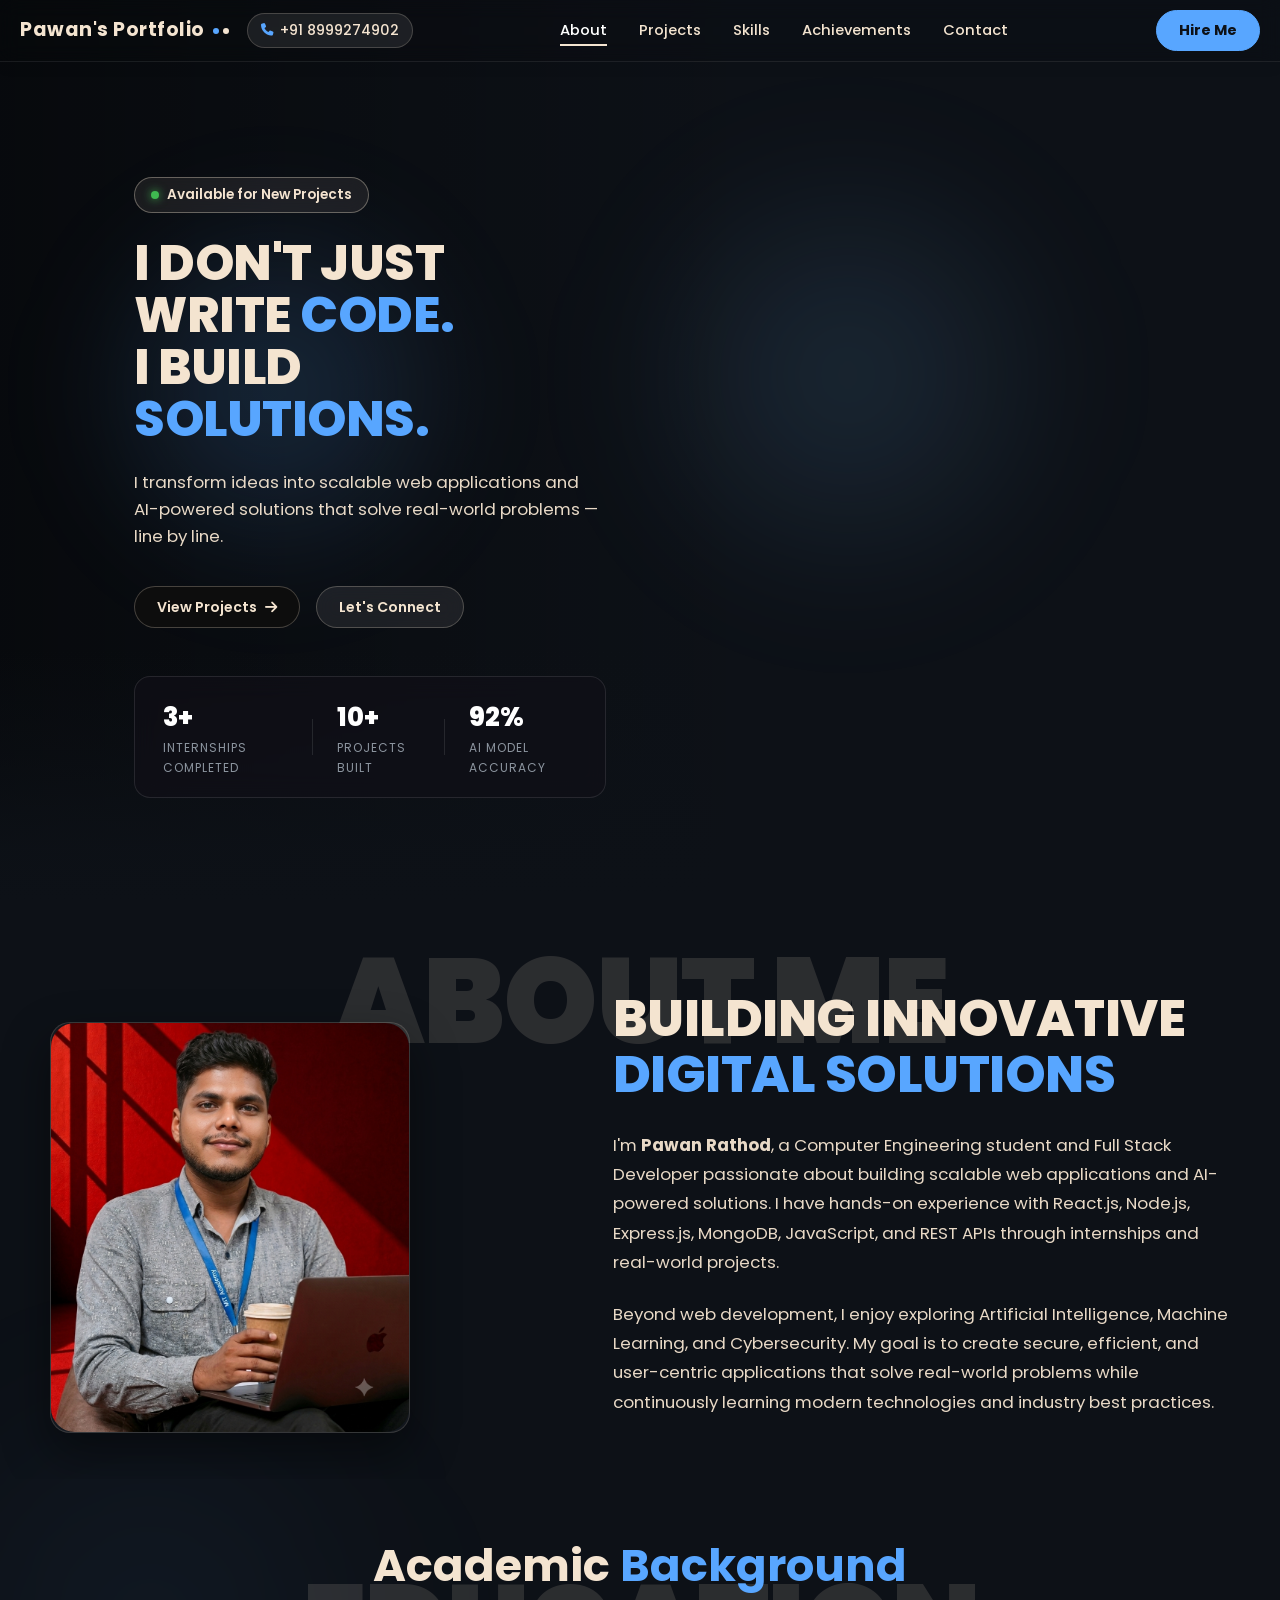
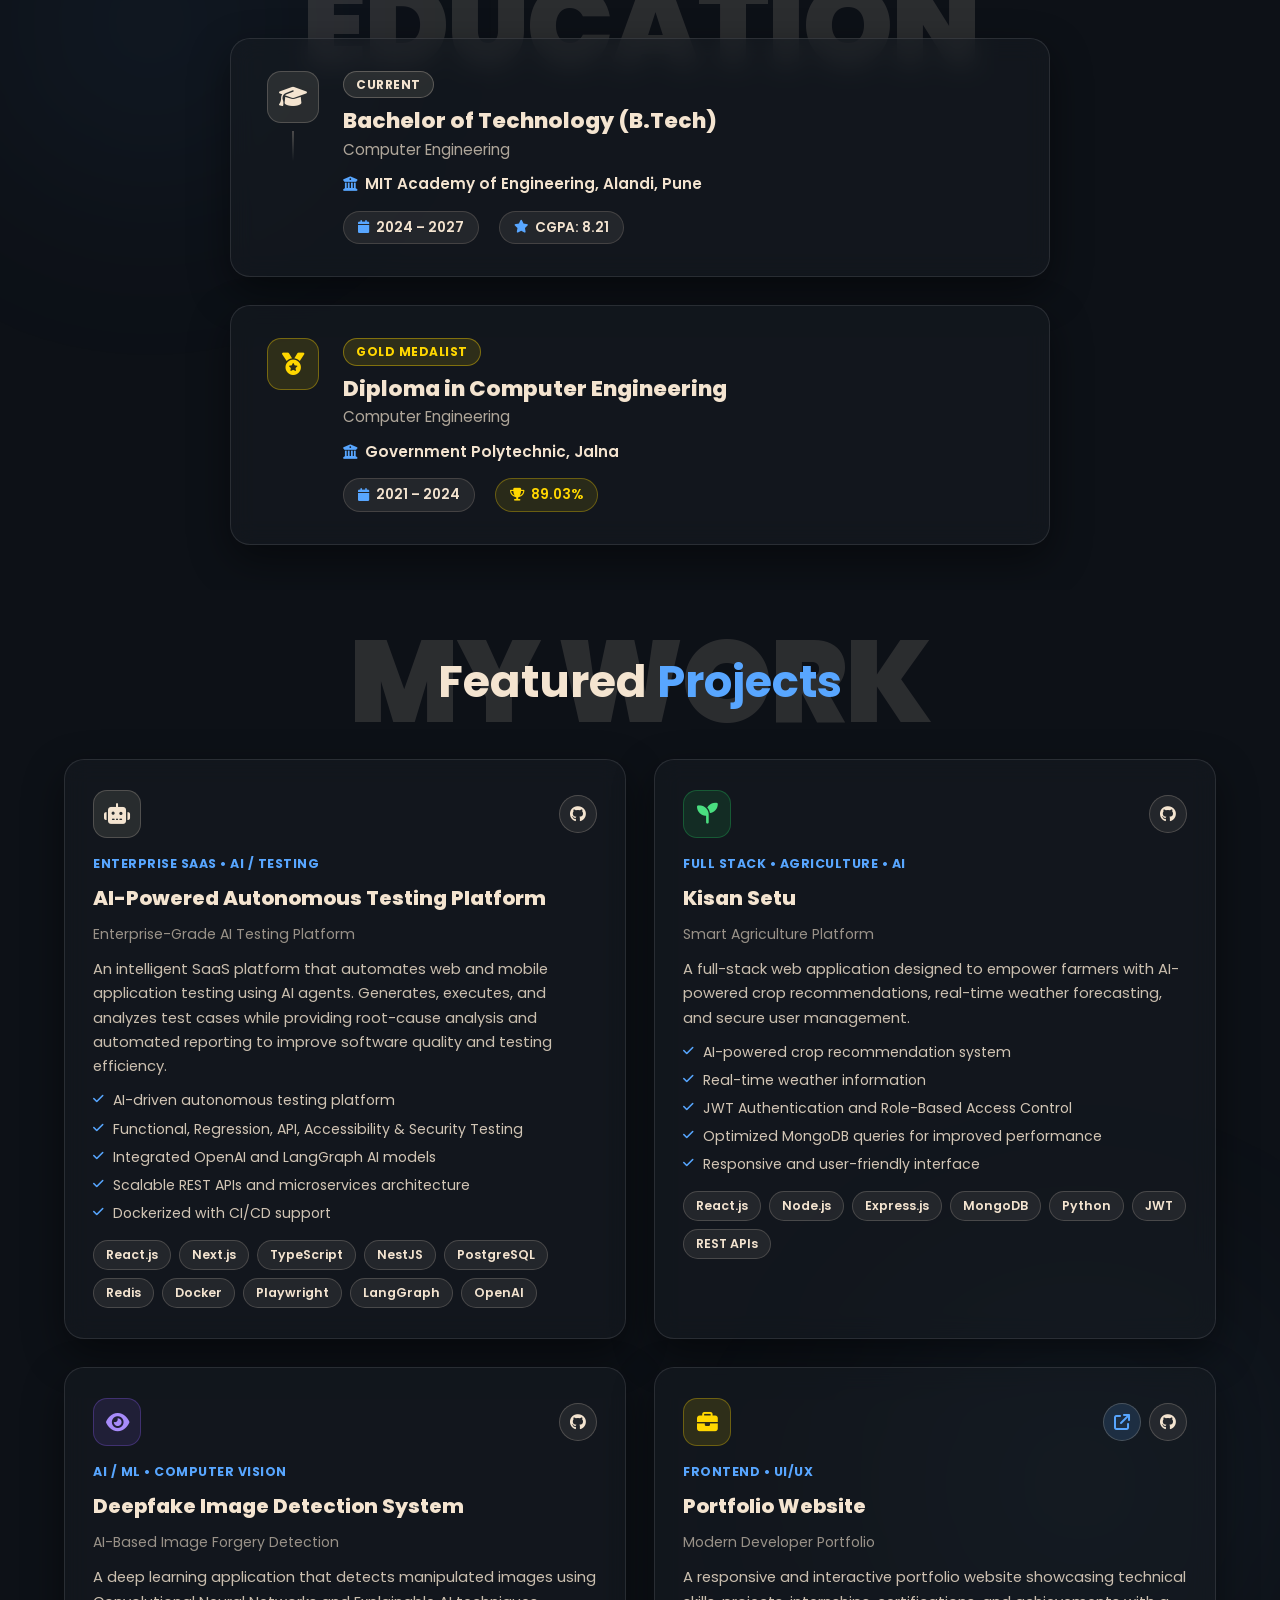
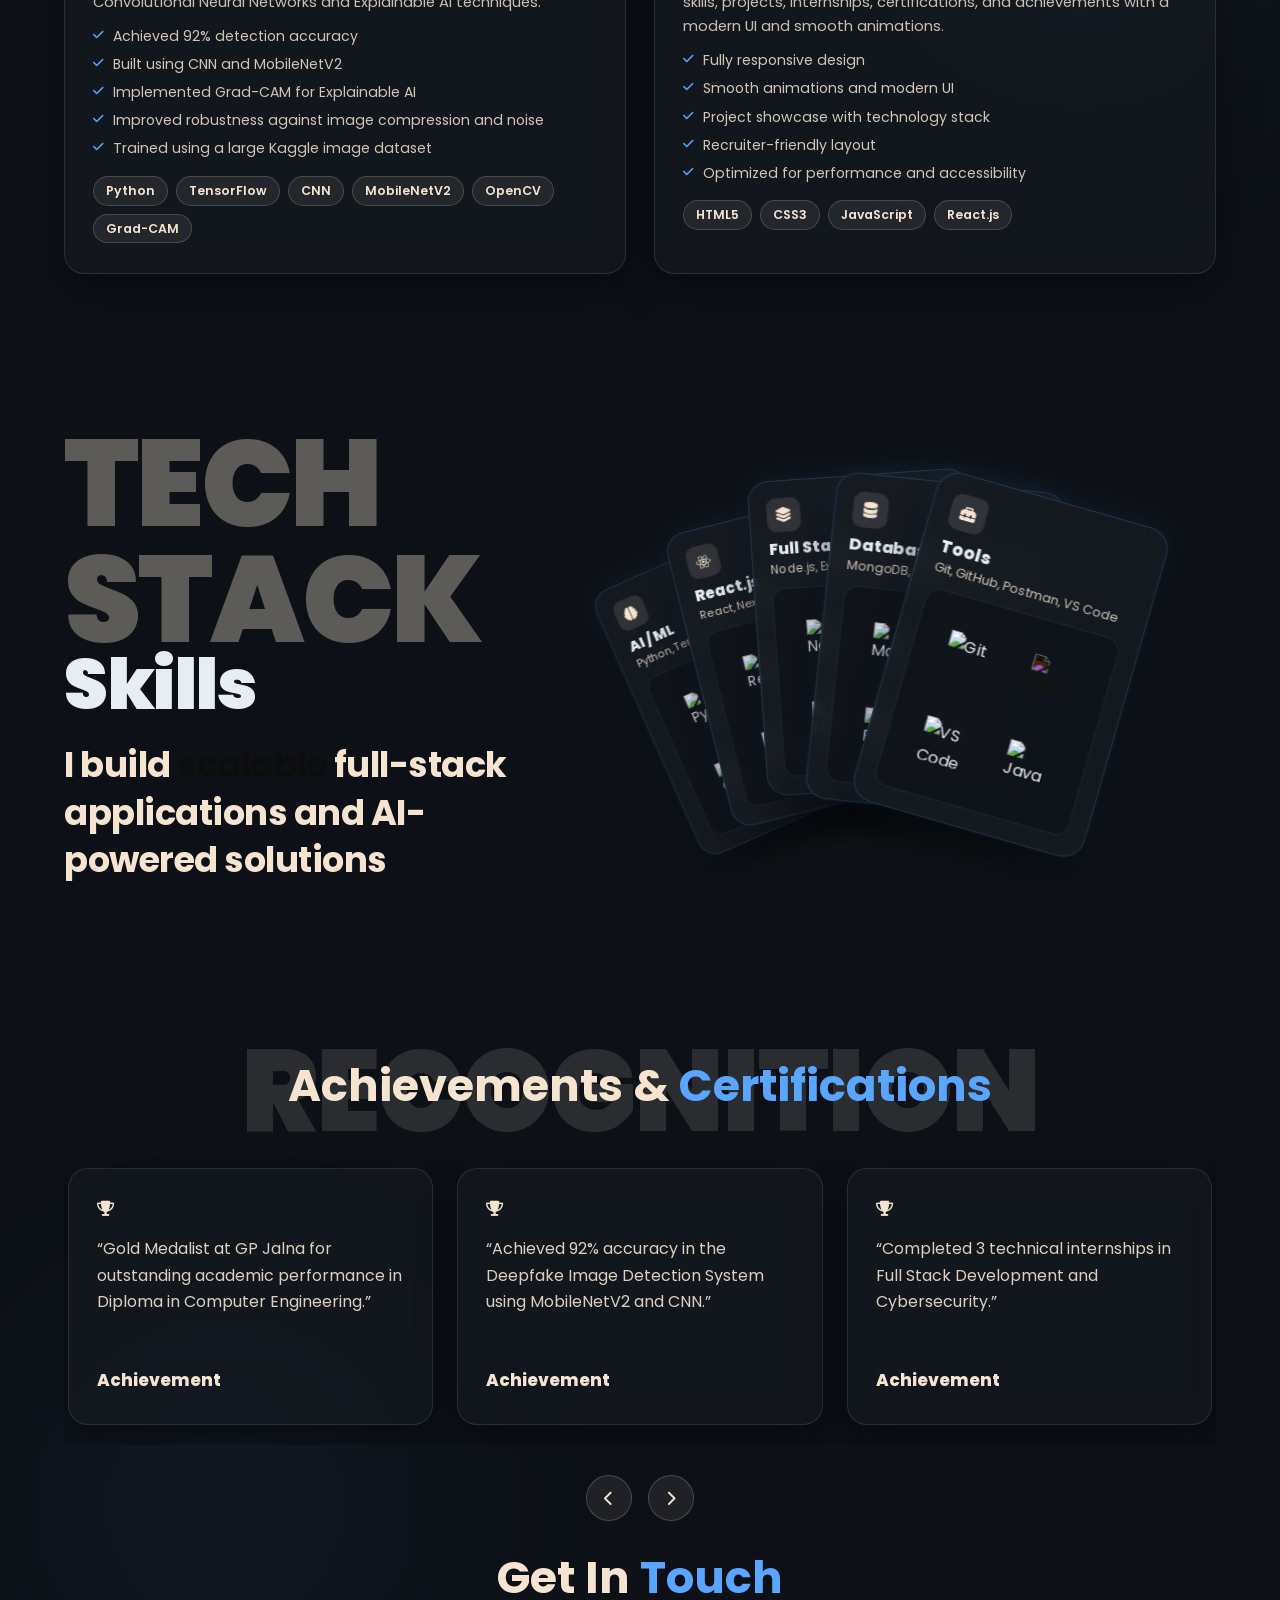
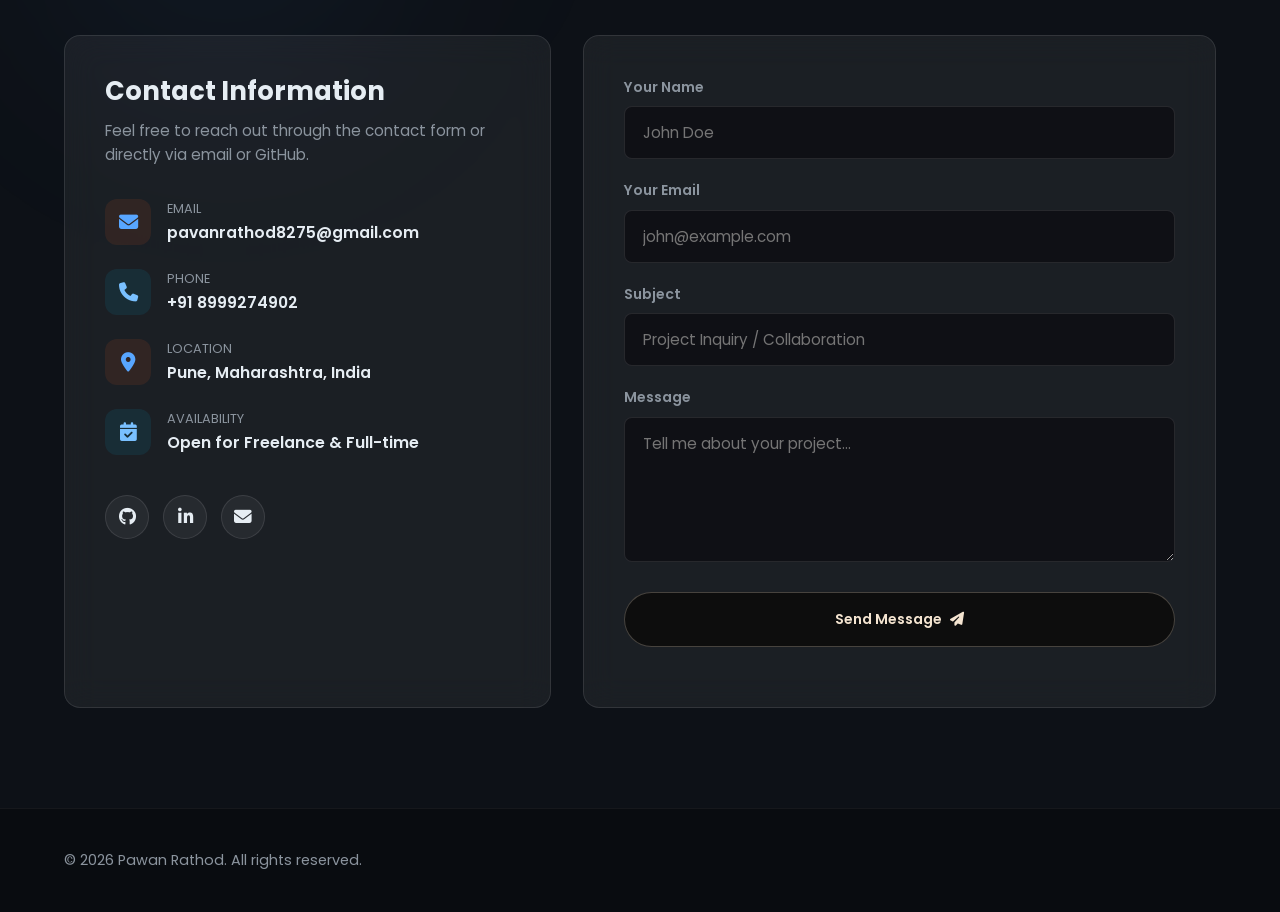
==== commit 9f572ae5: "Add live demo link to portfolio project card" ====
--- a/index.html
+++ b/index.html
@@ -314,9 +314,14 @@
                             <div class="project-icon-box project-icon-gold">
                                 <i class="fa-solid fa-briefcase"></i>
                             </div>
-                            <a href="https://github.com/pawanrathod45" target="_blank" rel="noopener" class="project-link-btn" aria-label="View on GitHub">
-                                <i class="fa-brands fa-github"></i>
-                            </a>
+                            <div style="display:flex;gap:8px;align-items:center;">
+                                <a href="https://pawan94-portfolio.vercel.app/" target="_blank" rel="noopener" class="project-link-btn" aria-label="Live Demo" style="background:rgba(88,166,255,0.15);color:#58a6ff;">
+                                    <i class="fa-solid fa-arrow-up-right-from-square"></i>
+                                </a>
+                                <a href="https://github.com/pawanrathod45/portfolio" target="_blank" rel="noopener" class="project-link-btn" aria-label="View on GitHub">
+                                    <i class="fa-brands fa-github"></i>
+                                </a>
+                            </div>
                         </div>
                         <div class="project-category">Frontend &bull; UI/UX</div>
                         <h3 class="project-title">Portfolio Website</h3>
